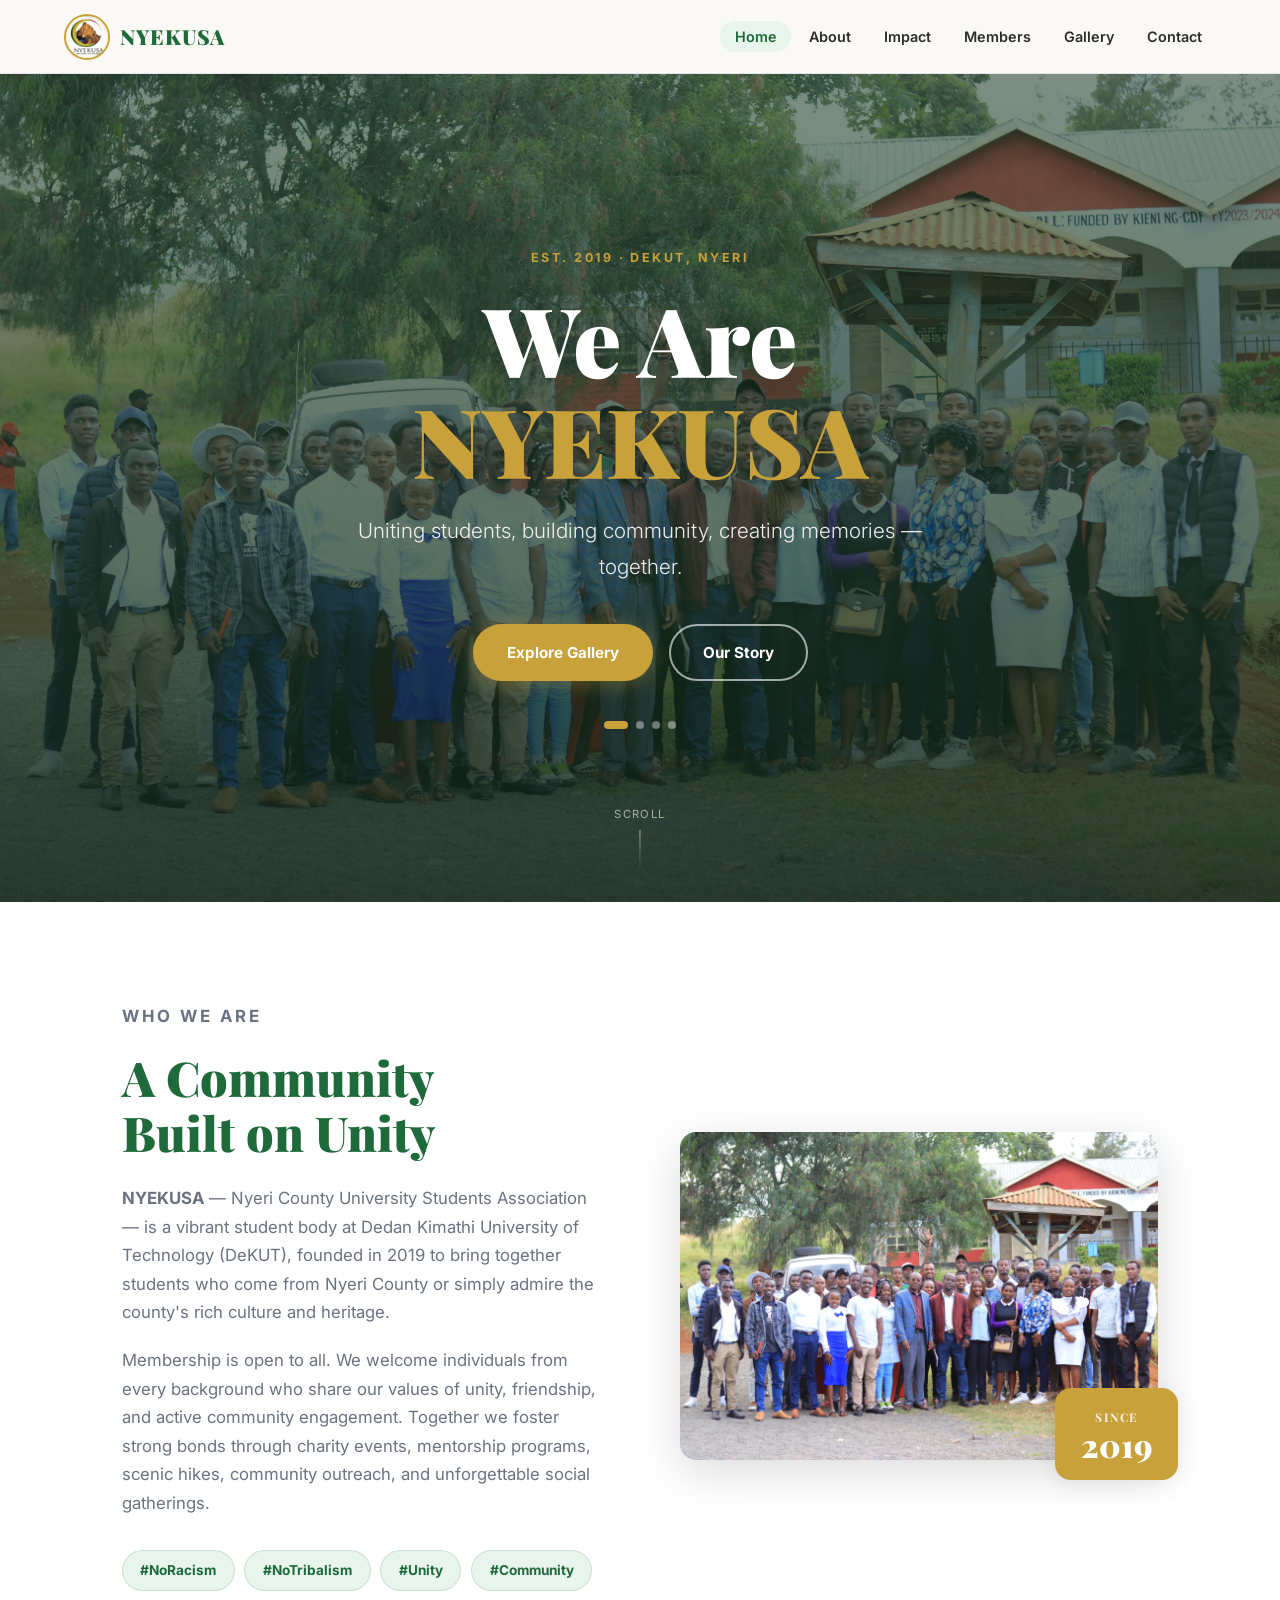
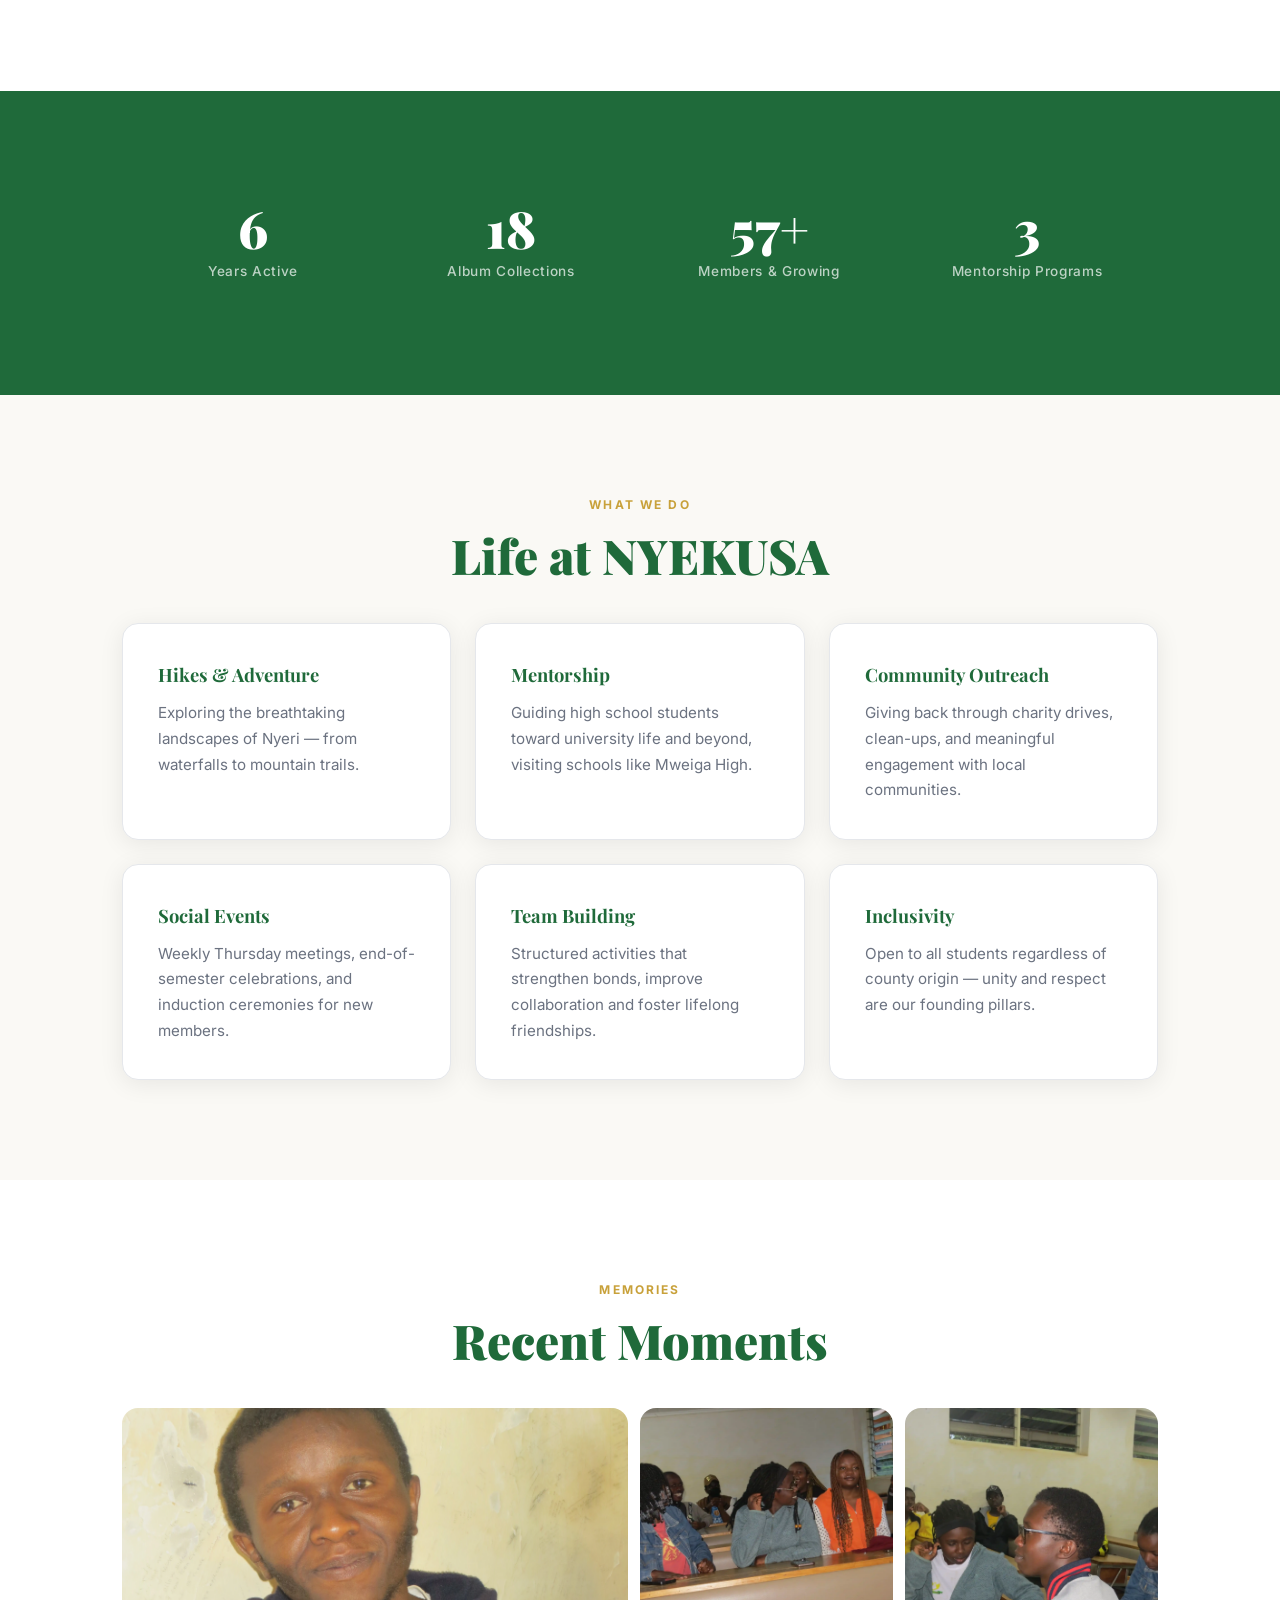
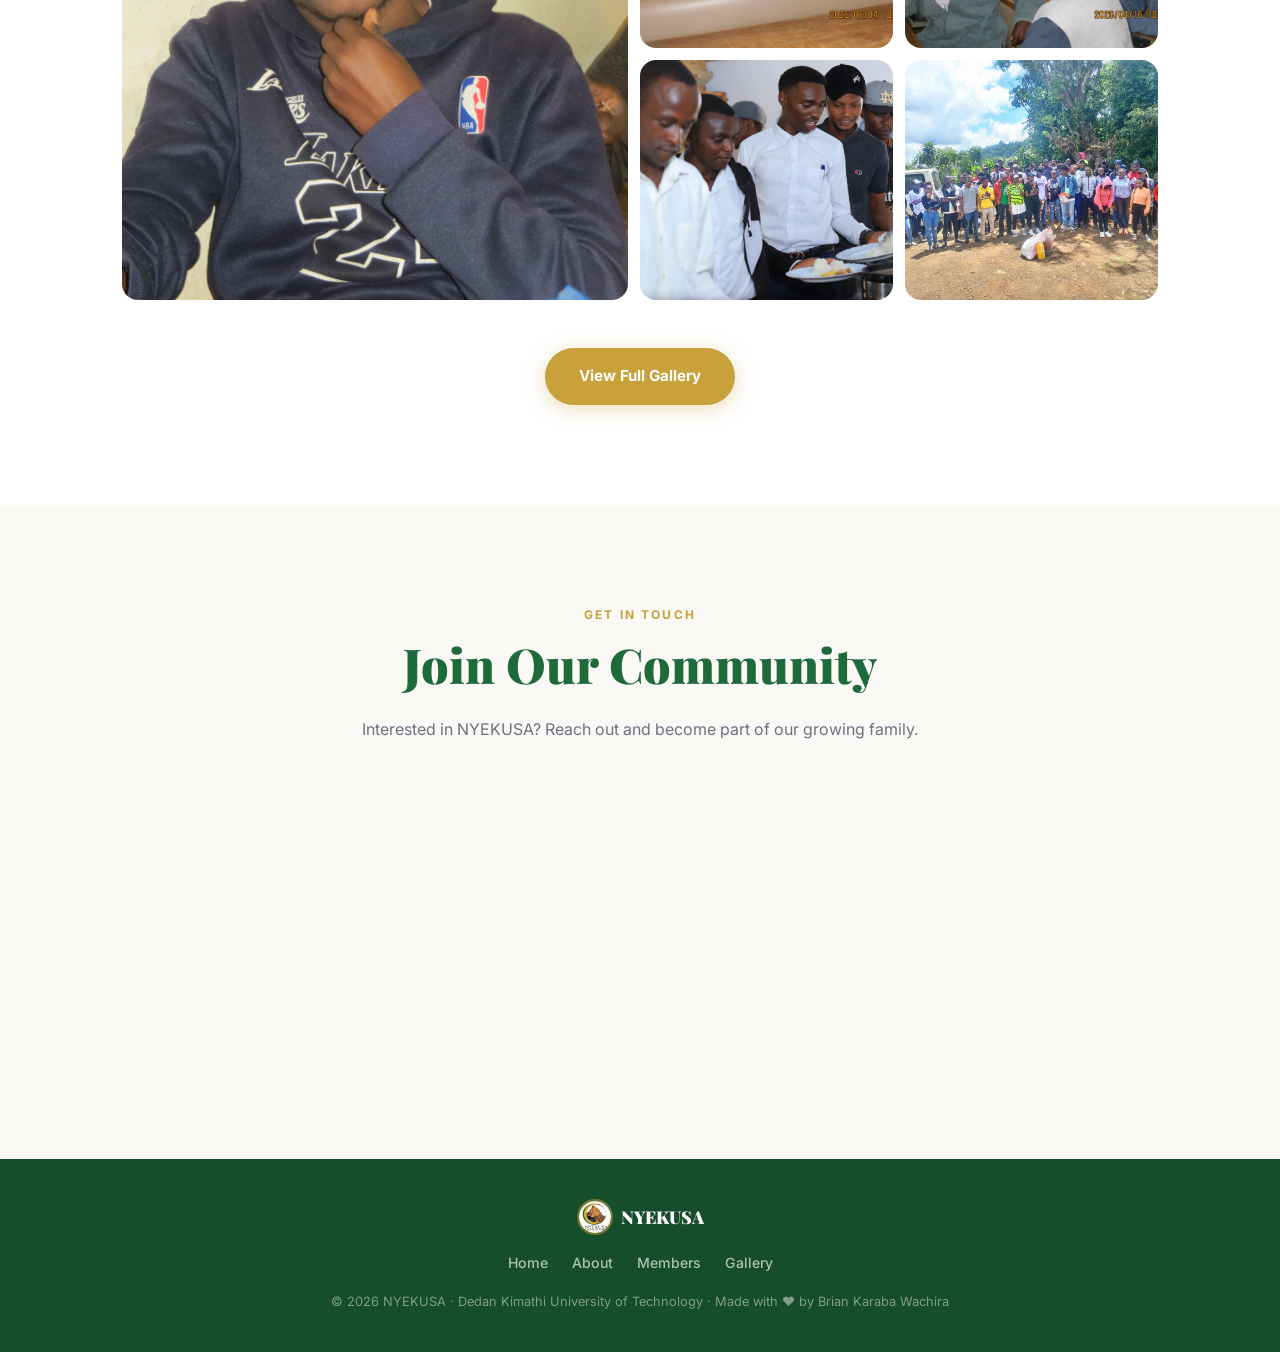
==== index.html @ 67cd34f4 "Update index.html" ====
<!DOCTYPE html>
<html lang="en">
<head>
  <meta charset="UTF-8">
  <meta name="viewport" content="width=device-width, initial-scale=1.0">
  <title>NYEKUSA</title>
  <meta name="description" content="NYEKUSA is a student association at Dedan Kimathi University of Technology uniting students from Nyeri County and beyond.">
  <link rel="preconnect" href="https://fonts.googleapis.com">
  <link rel="preconnect" href="https://fonts.gstatic.com" crossorigin>
  <link href="https://fonts.googleapis.com/css2?family=Playfair+Display:wght@700;900&family=Inter:wght@300;400;500;600;700&display=swap" rel="stylesheet">
  <link rel="stylesheet" href="css/style.css">
</head>
<body>

<!-- ======= NAVBAR ======= -->
<nav id="navbar">
  <div class="nav-inner">
    <a href="index.html" class="logo">
      <img src="images/logo.jpg" alt="NYEKUSA Logo">
      <span class="logo-text">NYEKUSA</span>
    </a>
    <ul class="nav-links" id="navLinks">
      <li><a href="index.html" class="active">Home</a></li>
      <li><a href="#about">About</a></li>
      <li><a href="#stats">Impact</a></li>
      <li><a href="members.html">Members</a></li>
      <li><a href="photos.html">Gallery</a></li>
      <li><a href="#contact">Contact</a></li>
    </ul>
    <button class="hamburger" id="hamburger" aria-label="Menu">
      <span></span><span></span><span></span>
    </button>
  </div>
</nav>

<!-- ======= HERO ======= -->
<section class="hero" id="home">
  <div class="hero-slides" id="heroSlides"></div>
  <div class="hero-overlay"></div>
  <div class="hero-content">
    <p class="hero-eyebrow">Est. 2019 · DeKUT, Nyeri</p>
    <h1 class="hero-title">We Are <span class="accent">NYEKUSA</span></h1>
    <p class="hero-sub">Uniting students, building community, creating memories — together.</p>
    <div class="hero-actions">
      <a href="photos.html" class="btn btn-primary">Explore Gallery</a>
      <a href="#about" class="btn btn-ghost">Our Story</a>
    </div>
    <div class="slide-dots" id="slideDots"></div>
  </div>
  <div class="scroll-hint">
    <span>Scroll</span>
    <div class="scroll-line"></div>
  </div>
</section>

<!-- ======= ABOUT ======= -->
<section class="about" id="about">
  <div class="container">
    <div class="about-grid">
      <div class="about-text" data-animate="fade-left">
        <p class="section-eyebrow">Who We Are</p>
        <h2 class="section-title">A Community <br>Built on Unity</h2>
        <p>
          <strong>NYEKUSA</strong> — Nyeri County University Students Association — is a vibrant student body at
          Dedan Kimathi University of Technology (DeKUT), founded in 2019 to bring together students
          who come from Nyeri County or simply admire the county's rich culture and heritage.
        </p>
        <p>
          Membership is open to all. We welcome individuals from every background who share our values of
          unity, friendship, and active community engagement. Together we foster strong bonds through
          charity events, mentorship programs, scenic hikes, community outreach, and unforgettable social gatherings.
        </p>
        <div class="hashtag-row">
          <span class="tag">#NoRacism</span>
          <span class="tag">#NoTribalism</span>
          <span class="tag">#Unity</span>
          <span class="tag">#Community</span>
        </div>
      </div>
      <div class="about-visual" data-animate="fade-right">
        <div class="visual-stack">
          <img src="images/banner/banner1.webp" alt="NYEKUSA community" class="vs-main">
          <div class="vs-badge">
            <strong>Since</strong>
            <span>2019</span>
          </div>
        </div>
      </div>
    </div>
  </div>
</section>

<!-- ======= STATS ======= -->
<section class="stats" id="stats">
  <div class="container">
    <div class="stats-grid">
      <div class="stat-card" data-animate="pop">
        <div class="stat-number" data-count="6">0</div>
        <div class="stat-label">Years Active</div>
      </div>
      <div class="stat-card" data-animate="pop">
        <div class="stat-number" data-count="18">0</div>
        <div class="stat-label">Album Collections</div>
      </div>
      <div class="stat-card" data-animate="pop">
        <div class="stat-number" data-count="100">0</div>
        <div class="stat-label">Members &amp; Growing</div>
      </div>
      <div class="stat-card" data-animate="pop">
        <div class="stat-number" data-count="3">0</div>
        <div class="stat-label">Mentorship Programs</div>
      </div>
    </div>
  </div>
</section>

<!-- ======= WHAT WE DO ======= -->
<section class="activities" id="activities">
  <div class="container">
    <p class="section-eyebrow center">What We Do</p>
    <h2 class="section-title center">Life at NYEKUSA</h2>
    <div class="activity-grid">
      <div class="activity-card" data-animate="pop">
        <h3>Hikes &amp; Adventure</h3>
        <p>Exploring the breathtaking landscapes of Nyeri — from waterfalls to mountain trails.</p>
      </div>
      <div class="activity-card" data-animate="pop">
        <h3>Mentorship</h3>
        <p>Guiding high school students toward university life and beyond, visiting schools like Mweiga High.</p>
      </div>
      <div class="activity-card" data-animate="pop">
        <h3>Community Outreach</h3>
        <p>Giving back through charity drives, clean-ups, and meaningful engagement with local communities.</p>
      </div>
      <div class="activity-card" data-animate="pop">
        <h3>Social Events</h3>
        <p>Weekly Thursday meetings, end-of-semester celebrations, and induction ceremonies for new members.</p>
      </div>
      <div class="activity-card" data-animate="pop">
        <h3>Team Building</h3>
        <p>Structured activities that strengthen bonds, improve collaboration and foster lifelong friendships.</p>
      </div>
      <div class="activity-card" data-animate="pop">
        <h3>Inclusivity</h3>
        <p>Open to all students regardless of county origin — unity and respect are our founding pillars.</p>
      </div>
    </div>
  </div>
</section>

<!-- ======= GALLERY PREVIEW ======= -->
<section class="gallery-preview" id="gallery-preview">
  <div class="container">
    <p class="section-eyebrow center">Memories</p>
    <h2 class="section-title center">Recent Moments</h2>
    <div class="preview-grid">
      <a href="https://photos.app.goo.gl/VsAs9CnZv6CvSnUC9" target="_blank" class="preview-item large">
        <img src="images/albums/11062026.webp" alt="June 2026 Meeting">
        <div class="preview-overlay"><span>11 June 2026</span></div>
      </a>
      <a href="https://photos.app.goo.gl/DoMcuJpPkbGms1C98" target="_blank" class="preview-item">
        <img src="images/albums/04062026.webp" alt="June 4 Meeting">
        <div class="preview-overlay"><span>4 June 2026</span></div>
      </a>
      <a href="https://photos.app.goo.gl/XXqyjPhLHfZ2TqJ57" target="_blank" class="preview-item">
        <img src="images/albums/16042026.webp" alt="April 2026">
        <div class="preview-overlay"><span>16 April 2026</span></div>
      </a>
      <a href="https://photos.app.goo.gl/TPRxo6TT5R13dYjW9" target="_blank" class="preview-item">
        <img src="images/albums/16032025.webp" alt="Mentorship">
        <div class="preview-overlay"><span>Mentorship @ Mweiga</span></div>
      </a>
      <a href="https://photos.app.goo.gl/r5N6bxN8SDvxEx297" target="_blank" class="preview-item">
        <img src="images/albums/02112024.webp" alt="Hike">
        <div class="preview-overlay"><span>Zaina Falls Hike</span></div>
      </a>
    </div>
    <div class="center" style="margin-top:3rem">
      <a href="photos.html" class="btn btn-primary">View Full Gallery</a>
    </div>
  </div>
</section>

<!-- ======= CONTACT ======= -->
<section class="contact" id="contact">
  <div class="container">
    <p class="section-eyebrow center">Get In Touch</p>
    <h2 class="section-title center">Join Our Community</h2>
    <p class="contact-sub center">Interested in NYEKUSA? Reach out and become part of our growing family.</p>
    <div class="contact-cards">
      <div class="contact-card" data-animate="pop">
        <h4>Location</h4>
        <p>Dedan Kimathi University of Technology Main Campus, Nyeri, Kenya.NYERI-Home of Champions</p>
      </div>
      <div class="contact-card" data-animate="pop">
        <h4>Who Can Join?</h4>
        <p>Any DeKUT student — from Nyeri County or anywhere else. All are welcome.</p>
        <a href="https://chat.whatsapp.com/Bmpbg8lK9HJG0gMKKT7WOq" target="_blank" rel="noopener" class="btn-whatsapp">
  <svg xmlns="http://www.w3.org/2000/svg" viewBox="0 0 24 24" fill="currentColor" aria-hidden="true">
    <path d="M17.472 14.382c-.297-.149-1.758-.867-2.03-.967-.273-.099-.471-.148-.67.15-.197.297-.767.966-.94 1.164-.173.199-.347.223-.644.075-.297-.15-1.255-.463-2.39-1.475-.883-.788-1.48-1.761-1.653-2.059-.173-.297-.018-.458.13-.606.134-.133.298-.347.446-.52.149-.174.198-.298.298-.497.099-.198.05-.371-.025-.52-.075-.149-.669-1.612-.916-2.207-.242-.579-.487-.5-.669-.51-.173-.008-.371-.01-.57-.01-.198 0-.52.074-.792.372-.272.297-1.04 1.016-1.04 2.479 0 1.462 1.065 2.875 1.213 3.074.149.198 2.096 3.2 5.077 4.487.709.306 1.262.489 1.694.625.712.227 1.36.195 1.871.118.571-.085 1.758-.719 2.006-1.413.248-.694.248-1.289.173-1.413-.074-.124-.272-.198-.57-.347z"/>
    <path d="M12 0C5.373 0 0 5.373 0 12c0 2.127.558 4.126 1.533 5.862L.057 23.55a.75.75 0 00.916.916l5.688-1.476A11.953 11.953 0 0012 24c6.627 0 12-5.373 12-12S18.627 0 12 0zm0 21.75a9.718 9.718 0 01-4.953-1.355l-.355-.211-3.676.954.974-3.564-.232-.368A9.718 9.718 0 012.25 12C2.25 6.615 6.615 2.25 12 2.25S21.75 6.615 21.75 12 17.385 21.75 12 21.75z"/>
  </svg>
  Join Our WhatsApp Group
</a>
      </div>
      <div class="contact-card" data-animate="pop">
        <h4>Meetings</h4>
        <p>Every Thursday at SOB room 5 from 5:00 pm t0 7:00 pm during the semester. Check our gallery for what you're missing!.Good Vibes Only!</p>
      </div>
    </div>
  </div>
</section>

<!-- ======= FOOTER ======= -->
<footer>
  <div class="footer-inner">
    <div class="footer-brand">
      <img src="images/logo.jpg" alt="NYEKUSA Logo">
      <span>NYEKUSA</span>
    </div>
    <nav class="footer-links">
      <a href="index.html">Home</a>
      <a href="#about">About</a>
      <a href="members.html">Members</a>
      <a href="photos.html">Gallery</a>
    </nav>
    <p class="footer-copy">&copy; <span id="year"></span> NYEKUSA · Dedan Kimathi University of Technology · Made with ❤️ by Brian Karaba Wachira</p>
  </div>
</footer>

<script src="js/script.js"></script>
</body>
</html>
---- css/style.css ----
/* ============================================
   NYEKUSA — Upgraded Stylesheet
   Palette: Forest Green #1F6A3A | Gold #C8A13A
   Display: Playfair Display | Body: Inter
============================================ */

/* ===== RESET & ROOT ===== */
*, *::before, *::after { margin: 0; padding: 0; box-sizing: border-box; }

:root {
  --green:   #1F6A3A;
  --green-d: #164d2a;
  --green-l: #e8f5ed;
  --gold:    #C8A13A;
  --gold-l:  #f5edcc;
  --cream:   #faf9f5;
  --white:   #ffffff;
  --text:    #2c2c2c;
  --muted:   #6b7280;
  --border:  #e5e7eb;
  --shadow:  0 4px 24px rgba(0,0,0,0.08);
  --shadow-lg: 0 12px 48px rgba(0,0,0,0.14);
  --radius:  16px;
  --radius-sm: 8px;
  --transition: 0.35s cubic-bezier(0.4, 0, 0.2, 1);
}

html { scroll-behavior: smooth; }

body {
  font-family: 'Inter', Arial, sans-serif;
  background: var(--cream);
  color: var(--text);
  line-height: 1.7;
  overflow-x: hidden;
}

img { display: block; max-width: 100%; }

/* ===== TYPOGRAPHY ===== */
.section-eyebrow {
  font-family: 'Inter', sans-serif;
  font-size: 0.75rem;
  font-weight: 700;
  letter-spacing: 0.18em;
  text-transform: uppercase;
  color: var(--gold);
  margin-bottom: 0.75rem;
}

.section-title {
  font-family: 'Playfair Display', Georgia, serif;
  font-size: clamp(2rem, 4vw, 3rem);
  font-weight: 900;
  color: var(--green);
  line-height: 1.15;
  margin-bottom: 1.5rem;
}

.center { text-align: center; }

/* ===== UTILITY ===== */
.container {
  max-width: 1200px;
  margin: 0 auto;
  padding: 0 5%;
}

/* ===== BUTTONS ===== */
.btn {
  display: inline-block;
  padding: 0.85rem 2rem;
  border-radius: 50px;
  font-weight: 700;
  font-size: 0.95rem;
  text-decoration: none;
  cursor: pointer;
  transition: var(--transition);
  border: 2px solid transparent;
}
.btn-primary {
  background: var(--gold);
  color: var(--white);
  box-shadow: 0 4px 20px rgba(200,161,58,0.35);
}
.btn-primary:hover {
  background: #b08a2a;
  transform: translateY(-3px);
  box-shadow: 0 8px 28px rgba(200,161,58,0.45);
}
.btn-ghost {
  background: transparent;
  border-color: rgba(255,255,255,0.6);
  color: var(--white);
}
.btn-ghost:hover {
  background: rgba(255,255,255,0.15);
  transform: translateY(-3px);
}

/* ===== NAVBAR ===== */
#navbar {
  position: sticky;
  top: 0;
  z-index: 1000;
  background: rgba(250, 249, 245, 0.95);
  backdrop-filter: blur(16px);
  -webkit-backdrop-filter: blur(16px);
  border-bottom: 1px solid var(--border);
  transition: var(--transition);
}
#navbar.scrolled {
  box-shadow: 0 2px 20px rgba(0,0,0,0.08);
}
.nav-inner {
  max-width: 1280px;
  margin: 0 auto;
  padding: 0.85rem 5%;
  display: flex;
  align-items: center;
  justify-content: space-between;
  gap: 1.5rem;
}
.logo {
  display: flex;
  align-items: center;
  gap: 0.65rem;
  text-decoration: none;
}
.logo img {
  height: 46px;
  width: 46px;
  object-fit: cover;
  border-radius: 50%;
  border: 2px solid var(--gold);
}
.logo-text {
  font-family: 'Playfair Display', serif;
  font-size: 1.3rem;
  font-weight: 900;
  color: var(--green);
  letter-spacing: 0.04em;
}
.nav-links {
  display: flex;
  list-style: none;
  gap: 0.25rem;
  align-items: center;
}
.nav-links a {
  text-decoration: none;
  color: var(--text);
  font-weight: 600;
  font-size: 0.9rem;
  padding: 0.45rem 0.9rem;
  border-radius: 50px;
  transition: var(--transition);
}
.nav-links a:hover,
.nav-links a.active {
  color: var(--green);
  background: var(--green-l);
}
.hamburger {
  display: none;
  flex-direction: column;
  gap: 5px;
  cursor: pointer;
  background: none;
  border: none;
  padding: 4px;
}
.hamburger span {
  display: block;
  width: 24px;
  height: 2px;
  background: var(--green);
  border-radius: 2px;
  transition: var(--transition);
}
.hamburger.open span:nth-child(1) { transform: translateY(7px) rotate(45deg); }
.hamburger.open span:nth-child(2) { opacity: 0; }
.hamburger.open span:nth-child(3) { transform: translateY(-7px) rotate(-45deg); }

/* ===== HERO ===== */
.hero {
  position: relative;
  min-height: 92vh;
  display: flex;
  align-items: center;
  justify-content: center;
  text-align: center;
  overflow: hidden;
}
.hero-slides {
  position: absolute;
  inset: 0;
  z-index: 0;
}
.hero-slide {
  position: absolute;
  inset: 0;
  background-size: cover;
  background-position: center;
  opacity: 0;
  transition: opacity 1.4s ease;
}
.hero-slide.active { opacity: 1; }
.hero-overlay {
  position: absolute;
  inset: 0;
  background: linear-gradient(
    to bottom,
    rgba(20,50,30,0.55) 0%,
    rgba(20,50,30,0.7) 60%,
    rgba(10,30,18,0.85) 100%
  );
  z-index: 1;
}
.hero-content {
  position: relative;
  z-index: 2;
  color: var(--white);
  padding: 2rem 5%;
  max-width: 800px;
}
.hero-eyebrow {
  font-size: 0.78rem;
  letter-spacing: 0.2em;
  text-transform: uppercase;
  color: var(--gold);
  font-weight: 700;
  margin-bottom: 1.2rem;
}
.hero-title {
  font-family: 'Playfair Display', serif;
  font-size: clamp(3rem, 8vw, 6rem);
  font-weight: 900;
  line-height: 1.05;
  margin-bottom: 1.5rem;
  text-shadow: 0 4px 30px rgba(0,0,0,0.3);
}
.hero-title .accent { color: var(--gold); }
.hero-sub {
  font-size: clamp(1rem, 2vw, 1.3rem);
  font-weight: 300;
  max-width: 600px;
  margin: 0 auto 2.5rem;
  opacity: 0.9;
}
.hero-actions { display: flex; gap: 1rem; justify-content: center; flex-wrap: wrap; }

/* Slide dots */
.slide-dots {
  display: flex;
  gap: 8px;
  justify-content: center;
  margin-top: 2.5rem;
}
.slide-dots .dot {
  width: 8px; height: 8px;
  border-radius: 50%;
  background: rgba(255,255,255,0.4);
  cursor: pointer;
  transition: var(--transition);
  border: none;
}
.slide-dots .dot.active {
  background: var(--gold);
  width: 24px;
  border-radius: 4px;
}

/* Scroll hint */
.scroll-hint {
  position: absolute;
  bottom: 2rem;
  left: 50%;
  transform: translateX(-50%);
  z-index: 2;
  display: flex;
  flex-direction: column;
  align-items: center;
  gap: 6px;
  color: rgba(255,255,255,0.6);
  font-size: 0.7rem;
  letter-spacing: 0.12em;
  text-transform: uppercase;
}
.scroll-line {
  width: 1px;
  height: 40px;
  background: linear-gradient(to bottom, rgba(255,255,255,0.6), transparent);
  animation: scrollAnim 1.5s ease-in-out infinite;
}
@keyframes scrollAnim {
  0%, 100% { opacity: 0.6; transform: scaleY(1); }
  50%       { opacity: 1;   transform: scaleY(0.7); }
}

/* ===== ABOUT ===== */
.about {
  padding: 100px 5%;
  background: var(--white);
}
.about-grid {
  display: grid;
  grid-template-columns: 1fr 1fr;
  gap: 80px;
  align-items: center;
  max-width: 1200px;
  margin: 0 auto;
}
.about-text p {
  color: var(--muted);
  margin-bottom: 1.2rem;
  font-size: 1.05rem;
}
.hashtag-row {
  display: flex;
  flex-wrap: wrap;
  gap: 0.6rem;
  margin-top: 2rem;
}
.tag {
  padding: 0.5rem 1.1rem;
  border-radius: 50px;
  font-weight: 700;
  font-size: 0.85rem;
  background: var(--green-l);
  color: var(--green);
  border: 1px solid rgba(31,106,58,0.15);
}

/* Visual stack */
.about-visual { position: relative; }
.visual-stack { position: relative; }
.vs-main {
  width: 100%;
  border-radius: var(--radius);
  box-shadow: var(--shadow-lg);
  object-fit: cover;
  height: 328px;
}
.vs-badge {
  position: absolute;
  bottom: -20px;
  right: -20px;
  background: var(--gold);
  color: var(--white);
  border-radius: var(--radius);
  padding: 1.2rem 1.6rem;
  text-align: center;
  box-shadow: var(--shadow);
  font-family: 'Playfair Display', serif;
}
.vs-badge strong { display: block; font-size: 0.75rem; letter-spacing: 0.1em; text-transform: uppercase; opacity: 0.85; }
.vs-badge span { display: block; font-size: 2rem; font-weight: 900; line-height: 1; margin-top: 2px; }

/* ===== STATS ===== */
.stats {
  background: var(--green);
  padding: 80px 5%;
}
.stats-grid {
  max-width: 1000px;
  margin: 0 auto;
  display: grid;
  grid-template-columns: repeat(4, 1fr);
  gap: 2rem;
  text-align: center;
}
.stat-card { padding: 2rem 1rem; }
.stat-icon { font-size: 2.2rem; margin-bottom: 0.75rem; }
.stat-number {
  font-family: 'Playfair Display', serif;
  font-size: clamp(2.5rem, 4vw, 3.5rem);
  font-weight: 900;
  color: var(--white);
  line-height: 1;
}
.stat-label {
  font-size: 0.85rem;
  font-weight: 500;
  letter-spacing: 0.05em;
  color: rgba(255,255,255,0.7);
  margin-top: 0.4rem;
}

/* ===== ACTIVITIES ===== */
.activities {
  padding: 100px 5%;
  background: var(--cream);
}
.activity-grid {
  max-width: 1200px;
  margin: 2.5rem auto 0;
  display: grid;
  grid-template-columns: repeat(3, 1fr);
  gap: 1.5rem;
}
.activity-card {
  background: var(--white);
  border-radius: var(--radius);
  padding: 2.2rem;
  box-shadow: var(--shadow);
  transition: var(--transition);
  border: 1px solid var(--border);
}
.activity-card:hover {
  transform: translateY(-6px);
  box-shadow: var(--shadow-lg);
  border-color: var(--green);
}
.ac-icon { font-size: 2.4rem; margin-bottom: 1rem; }
.activity-card h3 {
  font-family: 'Playfair Display', serif;
  color: var(--green);
  font-size: 1.15rem;
  margin-bottom: 0.6rem;
}
.activity-card p { color: var(--muted); font-size: 0.95rem; }

/* ===== GALLERY PREVIEW (index) ===== */
.gallery-preview {
  padding: 100px 5%;
  background: var(--white);
}
.preview-grid {
  max-width: 1200px;
  margin: 2.5rem auto 0;
  display: grid;
  grid-template-columns: 2fr 1fr 1fr;
  grid-template-rows: 240px 240px;
  gap: 12px;
}
.preview-item {
  position: relative;
  overflow: hidden;
  border-radius: var(--radius);
  display: block;
}
.preview-item.large { grid-row: 1 / 3; }
.preview-item img {
  width: 100%;
  height: 100%;
  object-fit: cover;
  transition: transform 0.5s ease;
}
.preview-item:hover img { transform: scale(1.07); }
.preview-overlay {
  position: absolute;
  inset: 0;
  background: linear-gradient(to top, rgba(20,50,30,0.75) 0%, transparent 60%);
  display: flex;
  align-items: flex-end;
  padding: 1.2rem;
  opacity: 0;
  transition: var(--transition);
}
.preview-item:hover .preview-overlay { opacity: 1; }
.preview-overlay span { color: var(--white); font-weight: 700; font-size: 0.9rem; }

/* ===== CONTACT ===== */
.contact {
  padding: 100px 5%;
  background: var(--cream);
}
.contact-sub {
  max-width: 560px;
  margin: 0 auto 3rem;
  color: var(--muted);
}
.contact-cards {
  max-width: 1000px;
  margin: 0 auto;
  display: grid;
  grid-template-columns: repeat(3, 1fr);
  gap: 1.5rem;
}
.contact-card {
  background: var(--white);
  border-radius: var(--radius);
  padding: 2rem;
  box-shadow: var(--shadow);
  text-align: center;
  border: 1px solid var(--border);
  transition: var(--transition);
}
.contact-card:hover { border-color: var(--green); transform: translateY(-4px); }
.cc-icon { font-size: 2rem; margin-bottom: 0.75rem; }
.contact-card h4 { color: var(--green); font-size: 1rem; font-weight: 700; margin-bottom: 0.5rem; }
.contact-card p { color: var(--muted); font-size: 0.92rem; }

/* ===== FOOTER ===== */
footer {
  background: var(--green-d);
  color: rgba(255,255,255,0.8);
  padding: 2.5rem 5%;
}
.footer-inner {
  max-width: 1200px;
  margin: 0 auto;
  display: flex;
  flex-direction: column;
  align-items: center;
  gap: 1rem;
  text-align: center;
}
.footer-brand { display: flex; align-items: center; gap: 0.5rem; }
.footer-brand img {
  height: 36px; width: 36px;
  border-radius: 50%; object-fit: cover;
  border: 2px solid rgba(200,161,58,0.5);
}
.footer-brand span {
  font-family: 'Playfair Display', serif;
  color: var(--white);
  font-size: 1.1rem;
  font-weight: 900;
}
.footer-links { display: flex; gap: 1.5rem; flex-wrap: wrap; justify-content: center; }
.footer-links a {
  color: rgba(255,255,255,0.65);
  text-decoration: none;
  font-size: 0.88rem;
  font-weight: 500;
  transition: color 0.25s;
}
.footer-links a:hover { color: var(--gold); }
.footer-copy { font-size: 0.8rem; color: rgba(255,255,255,0.45); }

/* ===== PAGE HERO ===== */
.page-hero {
  position: relative;
  min-height: 42vh;
  background-image: url('../images/banner/banner2.webp');
  background-size: cover;
  background-position: center;
  display: flex;
  align-items: center;
  justify-content: center;
  text-align: center;
}
.page-hero-overlay {
  position: absolute; inset: 0;
  background: linear-gradient(to bottom, rgba(20,50,30,0.6), rgba(10,30,18,0.82));
}
.page-hero-content { position: relative; z-index: 2; color: var(--white); padding: 2rem 5%; }
.page-hero-content h1 {
  font-family: 'Playfair Display', serif;
  font-size: clamp(2.5rem, 6vw, 4.5rem);
  font-weight: 900; line-height: 1.1;
  margin: 0.6rem 0 1rem;
}
.page-hero-content p { font-size: 1.1rem; opacity: 0.85; }

/* ===== MEMBERS PAGE ===== */
.members-section { padding: 80px 5%; background: var(--white); }
.members-section.alt-bg { background: var(--cream); }

.tab-bar {
  display: flex; gap: 0.5rem; justify-content: center;
  flex-wrap: wrap; margin: 2rem 0 3rem;
}
.tab-btn {
  background: transparent;
  border: 2px solid var(--border);
  color: var(--muted);
  font-family: 'Inter', sans-serif;
  font-weight: 700; font-size: 0.9rem;
  padding: 0.6rem 1.5rem; border-radius: 50px;
  cursor: pointer; transition: var(--transition);
}
.tab-btn:hover { border-color: var(--green); color: var(--green); }
.tab-btn.active { background: var(--green); border-color: var(--green); color: var(--white); }

.executive-group {
  display: none;
  grid-template-columns: repeat(auto-fill, minmax(260px, 1fr));
  gap: 2rem; max-width: 900px; margin: 0 auto;
}
.executive-group.active-group { display: grid; }

.executive-card {
  background: var(--white); border-radius: var(--radius);
  overflow: hidden; box-shadow: var(--shadow);
  border: 1px solid var(--border); transition: var(--transition); text-align: center;
}
.executive-card:hover { transform: translateY(-8px); box-shadow: var(--shadow-lg); }
.exec-img-wrap { position: relative; overflow: hidden; height: 280px; background: var(--green-l); }
.exec-img-wrap img { width: 100%; height: 100%; object-fit: cover; transition: transform 0.45s ease; }
.executive-card:hover .exec-img-wrap img { transform: scale(1.06); }
.exec-info { padding: 1.4rem; }
.exec-info h3 { color: var(--green); font-family: 'Playfair Display', serif; font-size: 1.1rem; margin-bottom: 0.3rem; }
.position { color: var(--gold); font-weight: 700; font-size: 0.85rem; letter-spacing: 0.05em; text-transform: uppercase; margin-bottom: 0.6rem; }
.quote { color: var(--muted); font-style: italic; font-size: 0.9rem; }

.member-group {
  display: none;
  grid-template-columns: repeat(auto-fill, minmax(220px, 1fr));
  gap: 1.5rem; max-width: 1100px; margin: 0 auto;
}
.member-group.active-group { display: grid; }

.member-card {
  background: var(--white); border-radius: var(--radius);
  overflow: hidden; box-shadow: var(--shadow);
  border: 1px solid var(--border); text-align: center;
  transition: var(--transition); padding-bottom: 1.2rem;
}
.member-card:hover { transform: translateY(-6px); box-shadow: var(--shadow-lg); }
.member-img-wrap { height: 160px; overflow: hidden; background: var(--green-l); }
.member-img-wrap img { width: 100%; height: 100%; object-fit: cover; transition: transform 0.4s ease; }
.member-card:hover .member-img-wrap img { transform: scale(1.08); }
.member-card h3 { color: var(--green); font-family: 'Playfair Display', serif; font-size: 1rem; margin: 1rem 0.75rem 0.25rem; }
.course { color: var(--muted); font-size: 0.85rem; padding: 0 0.75rem; }
.member-card .quote { font-size: 0.85rem; padding: 0.5rem 0.75rem 0; }

.empty-state { text-align: center; color: var(--muted); font-style: italic; padding: 2rem; grid-column: 1 / -1; }

/* ===== GALLERY PAGE ===== */
.gallery-section { padding: 70px 5% 100px; background: var(--cream); }

.filter-bar { display: flex; gap: 0.5rem; flex-wrap: wrap; justify-content: center; margin-bottom: 1rem; }
.filter-btn {
  background: transparent; border: 2px solid var(--border);
  color: var(--muted); font-family: 'Inter', sans-serif;
  font-weight: 600; font-size: 0.85rem;
  padding: 0.5rem 1.3rem; border-radius: 50px;
  cursor: pointer; transition: var(--transition);
}
.filter-btn:hover { border-color: var(--green); color: var(--green); }
.filter-btn.active { background: var(--green); border-color: var(--green); color: var(--white); }

.album-count { text-align: center; color: var(--muted); font-size: 0.85rem; margin-bottom: 2rem; }

.album-grid {
  display: grid;
  grid-template-columns: repeat(auto-fill, minmax(260px, 1fr));
  gap: 1.5rem;
}
.album-card {
  display: block; text-decoration: none; color: inherit;
  background: var(--white); border-radius: var(--radius);
  overflow: hidden; box-shadow: var(--shadow);
  border: 1px solid var(--border); transition: var(--transition);
}
.album-card:hover { transform: translateY(-8px); box-shadow: var(--shadow-lg); }
.album-card.hidden { display: none; }

.album-img-wrap { position: relative; overflow: hidden; height: 200px; background: var(--green-l); }
.album-img-wrap img { width: 100%; height: 100%; object-fit: cover; transition: transform 0.45s ease; }
.album-card:hover .album-img-wrap img { transform: scale(1.08); }
.album-hover {
  position: absolute; inset: 0;
  background: rgba(31,106,58,0.75);
  display: flex; align-items: center; justify-content: center;
  opacity: 0; transition: var(--transition);
}
.album-card:hover .album-hover { opacity: 1; }
.album-hover span { color: var(--white); font-weight: 700; font-size: 0.95rem; letter-spacing: 0.05em; }

.album-info { padding: 1rem 1.1rem 1.2rem; }
.album-tag {
  display: inline-block; font-size: 0.7rem; font-weight: 700;
  letter-spacing: 0.1em; text-transform: uppercase;
  color: var(--green); background: var(--green-l);
  padding: 0.2rem 0.6rem; border-radius: 4px; margin-bottom: 0.5rem;
}
.album-tag.hike { color: #7B4F00; background: #FFF3E0; }
.album-tag.mentorship { color: #1a3f7a; background: #e8eef8; }

.album-info h3 { font-family: 'Playfair Display', serif; color: var(--green); font-size: 1rem; margin-bottom: 0.25rem; }
.album-info p { color: var(--muted); font-size: 0.85rem; }

.no-results { text-align: center; color: var(--muted); font-style: italic; padding: 3rem; font-size: 1rem; }

/* ===== SCROLL ANIMATION ===== */
[data-animate] {
  opacity: 0;
  transform: translateY(30px);
  transition: opacity 0.65s ease, transform 0.65s ease;
}
[data-animate="fade-left"] { transform: translateX(-40px); }
[data-animate="fade-right"] { transform: translateX(40px); }
[data-animate="pop"] { transform: scale(0.92); }
[data-animate].visible { opacity: 1; transform: none; }

/* ===== RESPONSIVE ===== */
@media (max-width: 1024px) {
  .about-grid { grid-template-columns: 1fr; gap: 3rem; }
  .about-visual { order: -1; }
  .vs-main { height: 320px; }
  .vs-badge { right: 10px; bottom: -15px; }
  .stats-grid { grid-template-columns: repeat(2, 1fr); }
  .activity-grid { grid-template-columns: repeat(2, 1fr); }
  .contact-cards { grid-template-columns: 1fr; max-width: 500px; margin: 0 auto; }
  .preview-grid {
    grid-template-columns: 1fr 1fr;
    grid-template-rows: 200px 200px 200px;
  }
  .preview-item.large { grid-row: auto; }
}

@media (max-width: 768px) {
  .hamburger { display: flex; }
  .nav-links {
    display: none; flex-direction: column;
    position: absolute; top: 100%; left: 0; right: 0;
    background: var(--white); border-top: 1px solid var(--border);
    padding: 1rem 5%; box-shadow: 0 8px 24px rgba(0,0,0,0.1);
    gap: 0.25rem;
  }
  .nav-links.open { display: flex; }
  .nav-links a { padding: 0.75rem 1rem; border-radius: var(--radius-sm); }
  #navbar { position: relative; }
  .hero-title { font-size: clamp(2.5rem, 10vw, 4rem); }
  .hero-actions { flex-direction: column; align-items: center; }
  .stats-grid { grid-template-columns: repeat(2, 1fr); }
  .activity-grid { grid-template-columns: 1fr; }
  .preview-grid { grid-template-columns: 1fr; grid-template-rows: auto; }
  .preview-item.large, .preview-item { height: 200px; }
  .album-grid { grid-template-columns: repeat(2, 1fr); }
}

@media (max-width: 500px) {
  .stats-grid { grid-template-columns: repeat(2, 1fr); gap: 1rem; }
  .album-grid { grid-template-columns: 1fr; }
  .album-img-wrap { height: 220px; }
  .contact-cards { grid-template-columns: 1fr; }
}
/* ===== WHATSAPP BUTTON ===== */
.btn-whatsapp {
  display: inline-flex;
  align-items: center;
  gap: 0.55rem;
  margin-top: 1.2rem;
  padding: 0.75rem 1.4rem;
  border-radius: 50px;
  background: linear-gradient(135deg, #25D366 0%, #128C7E 100%);
  color: #fff;
  font-family: 'Inter', sans-serif;
  font-weight: 700;
  font-size: 0.88rem;
  letter-spacing: 0.02em;
  text-decoration: none;
  box-shadow: 0 4px 18px rgba(37,211,102,0.38);
  transition: transform 0.25s ease, box-shadow 0.25s ease;
  position: relative;
  overflow: hidden;
}
.btn-whatsapp::before {
  content: '';
  position: absolute;
  inset: 0;
  background: rgba(255,255,255,0.12);
  opacity: 0;
  transition: opacity 0.25s ease;
}
.btn-whatsapp:hover::before { opacity: 1; }
.btn-whatsapp:hover {
  transform: translateY(-3px) scale(1.03);
  box-shadow: 0 8px 28px rgba(37,211,102,0.5);
}
.btn-whatsapp:active { transform: translateY(-1px) scale(1.01); }
.btn-whatsapp svg {
  width: 18px;
  height: 18px;
  flex-shrink: 0;
  filter: drop-shadow(0 1px 2px rgba(0,0,0,0.15));
}
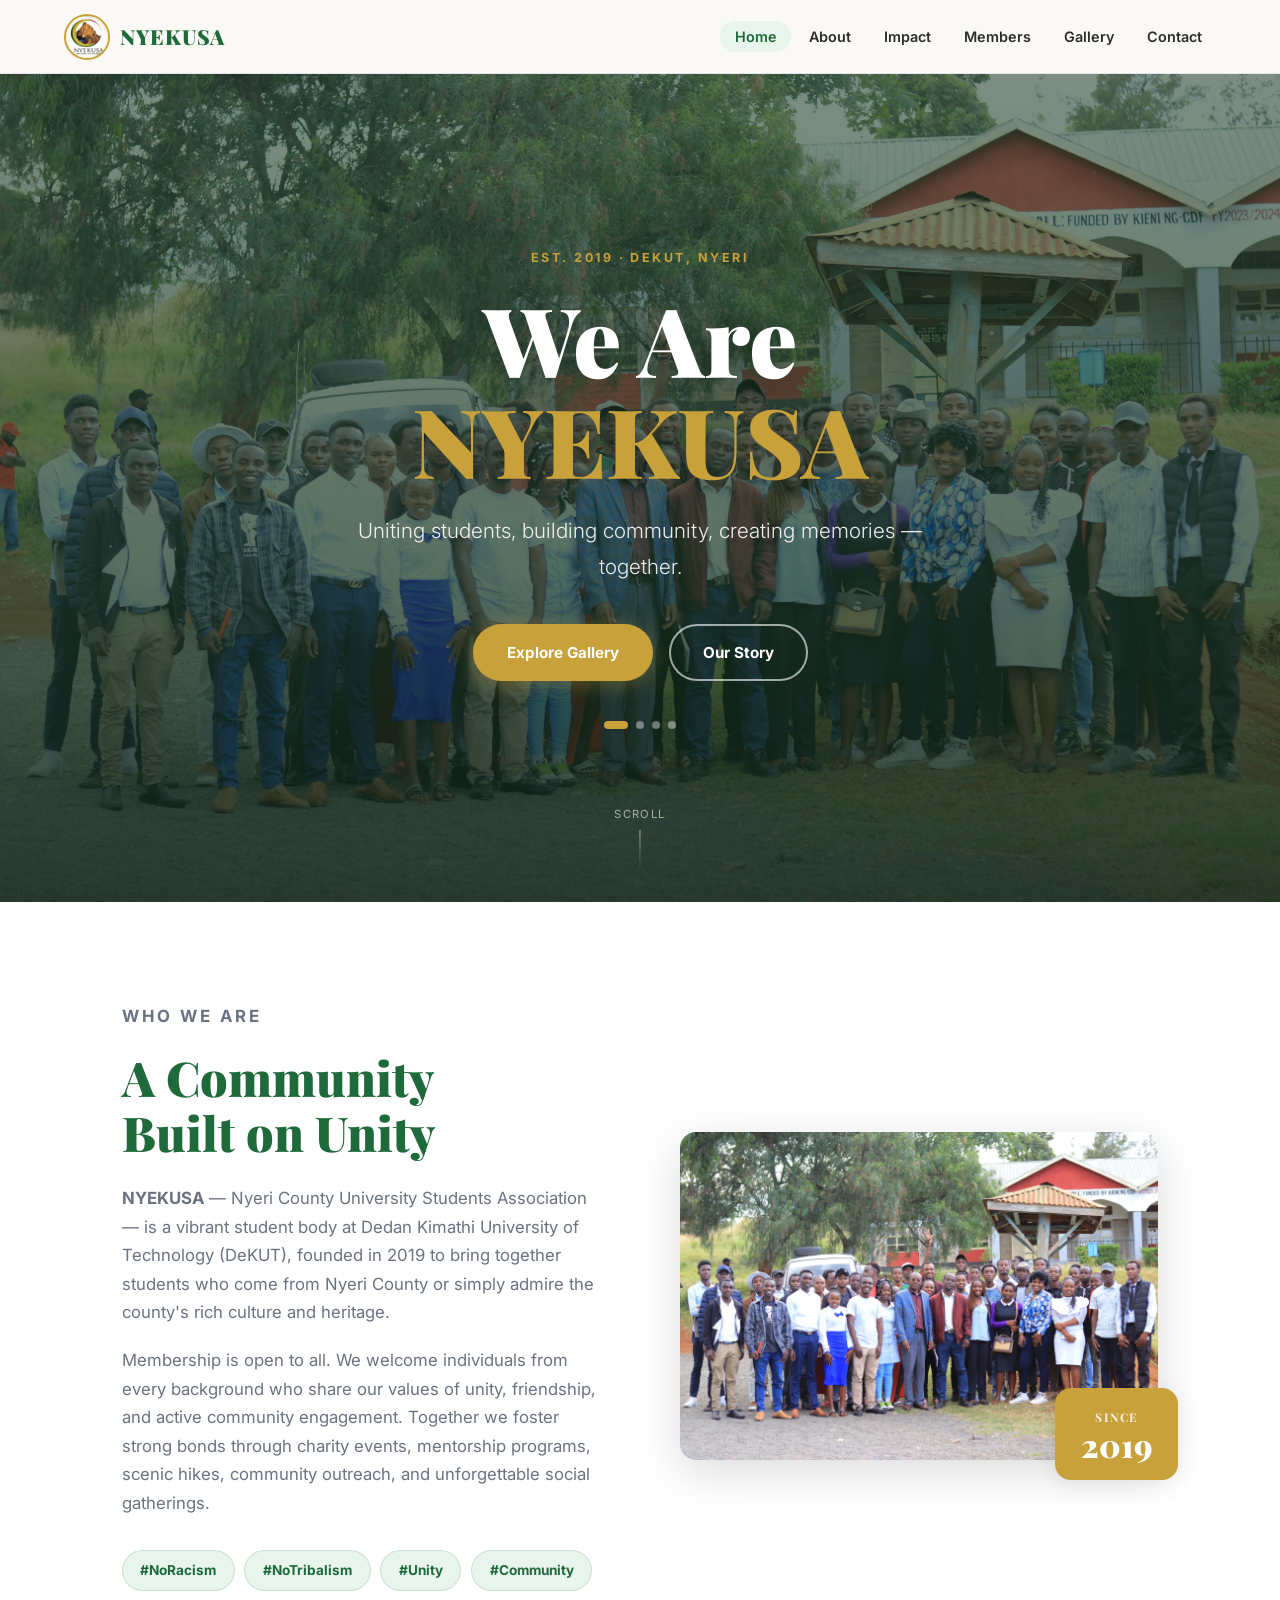
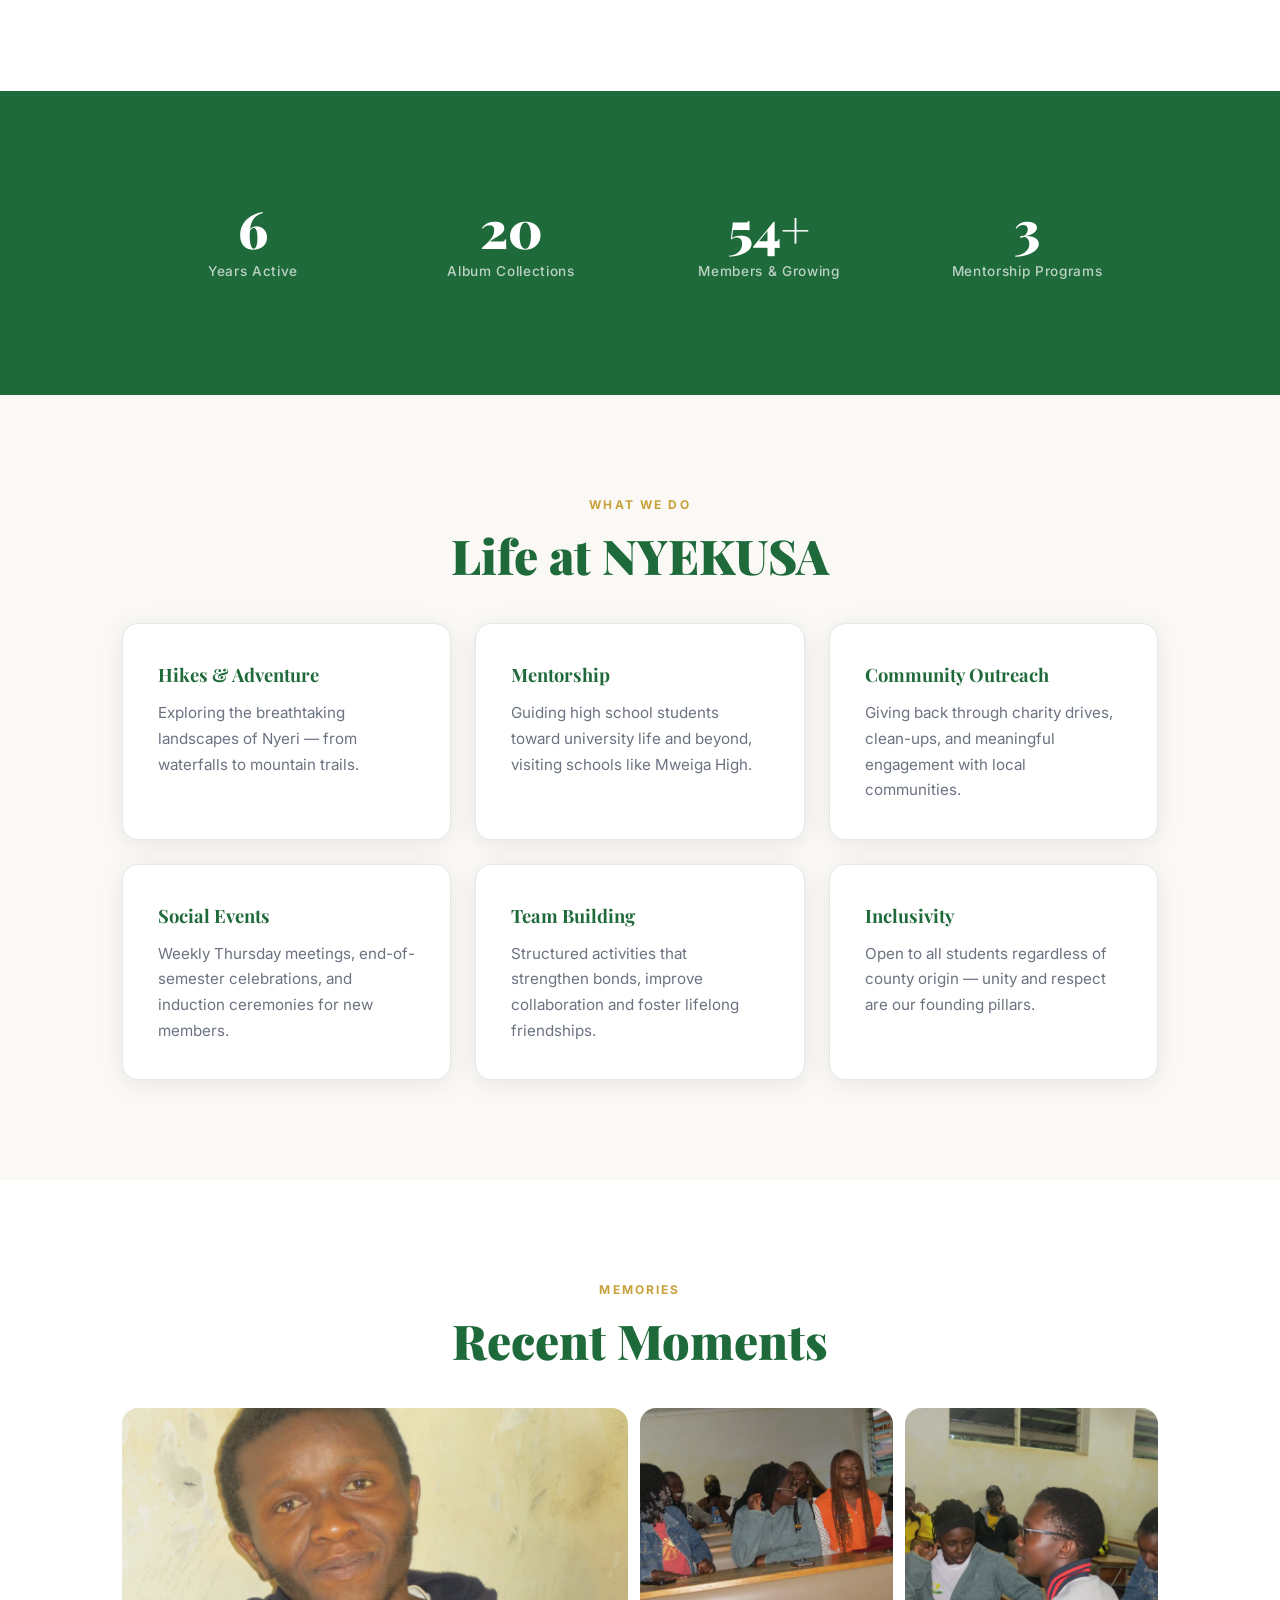
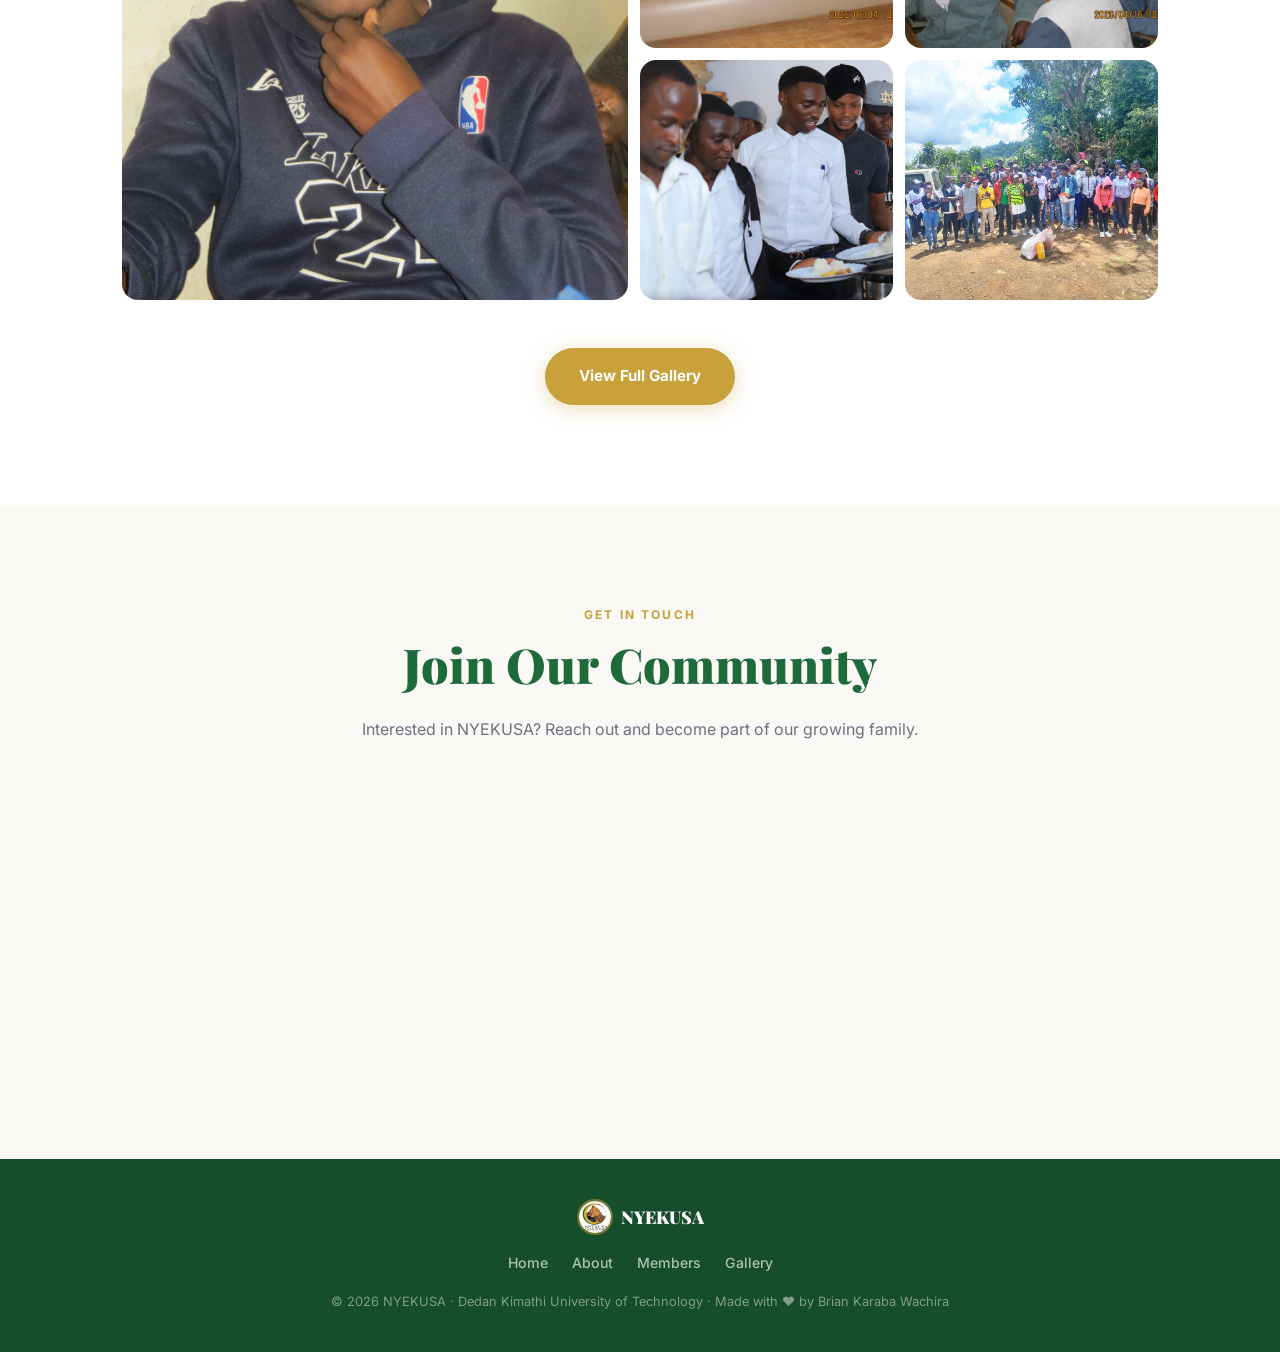
==== commit ad910819: "Update index.html" ====
--- a/index.html
+++ b/index.html
@@ -99,7 +99,7 @@
         <div class="stat-label">Years Active</div>
       </div>
       <div class="stat-card" data-animate="pop">
-        <div class="stat-number" data-count="18">0</div>
+        <div class="stat-number" data-count="20">0</div>
         <div class="stat-label">Album Collections</div>
       </div>
       <div class="stat-card" data-animate="pop">
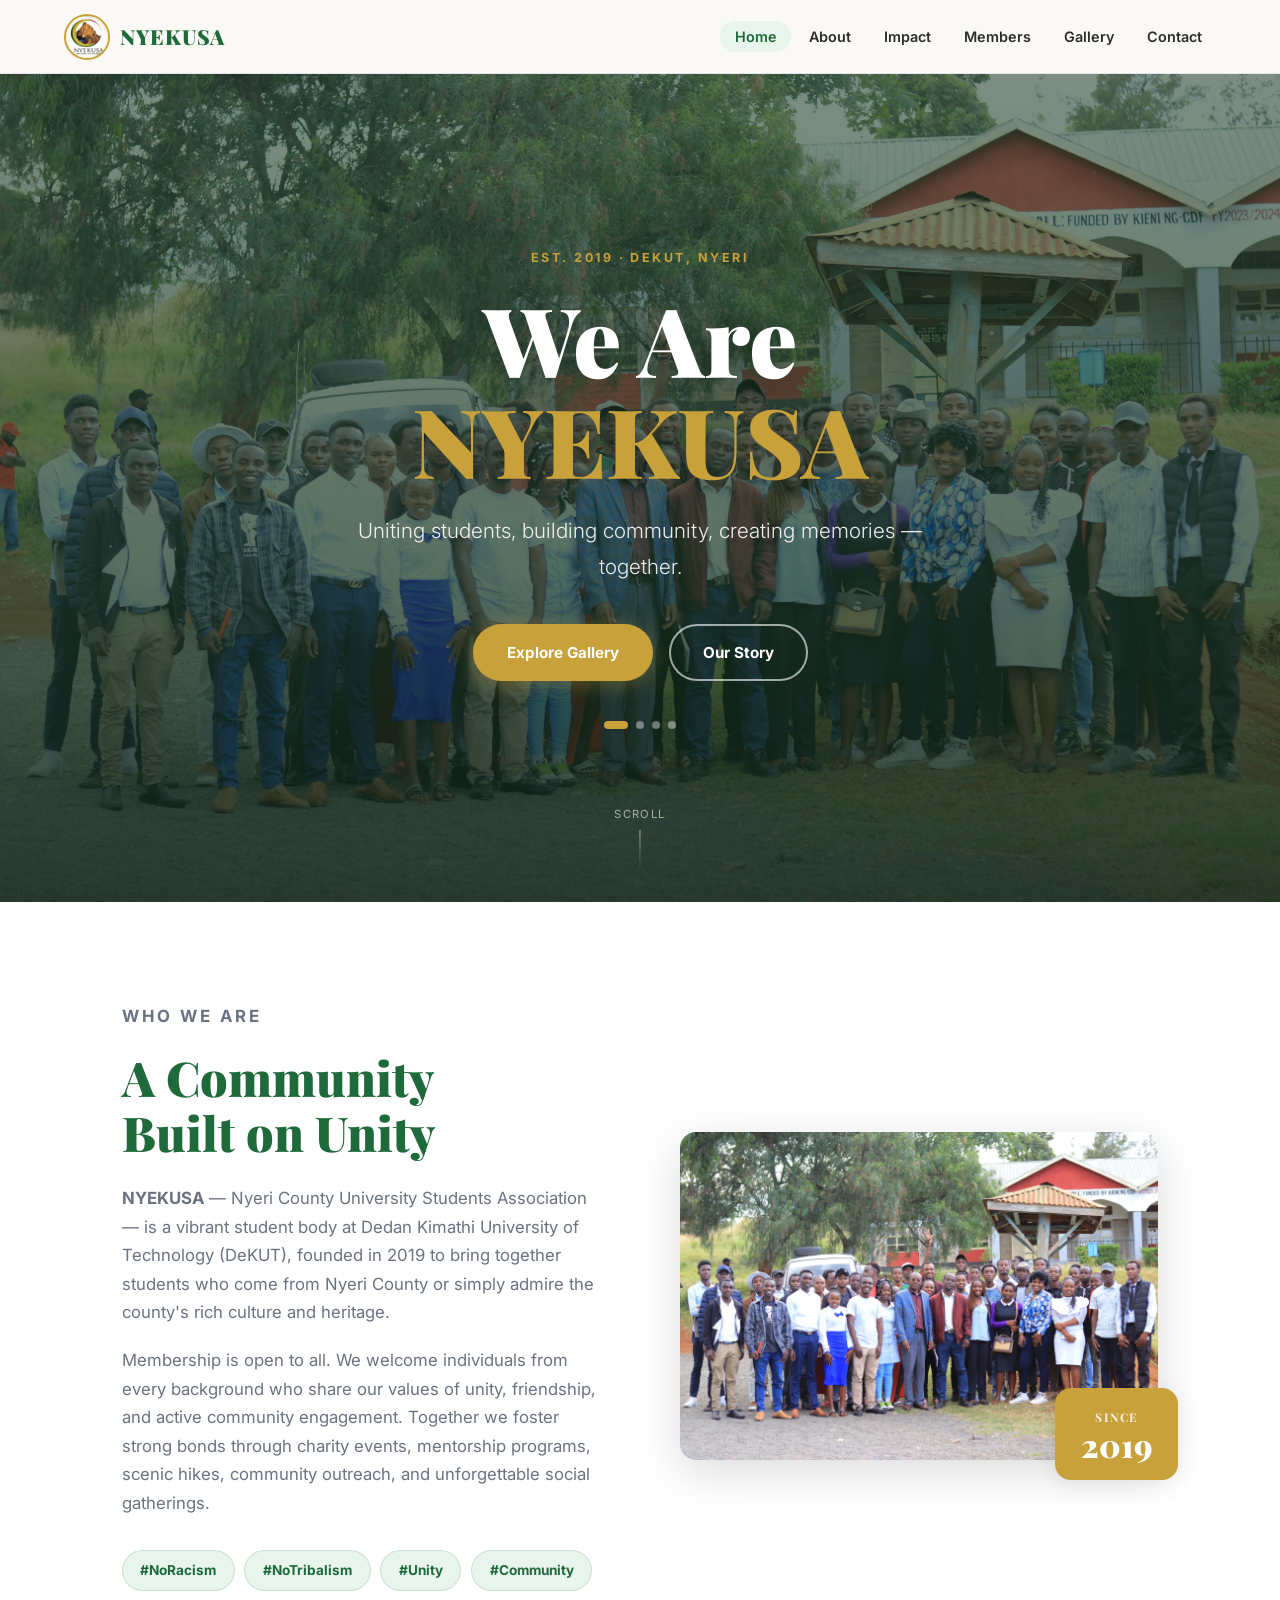
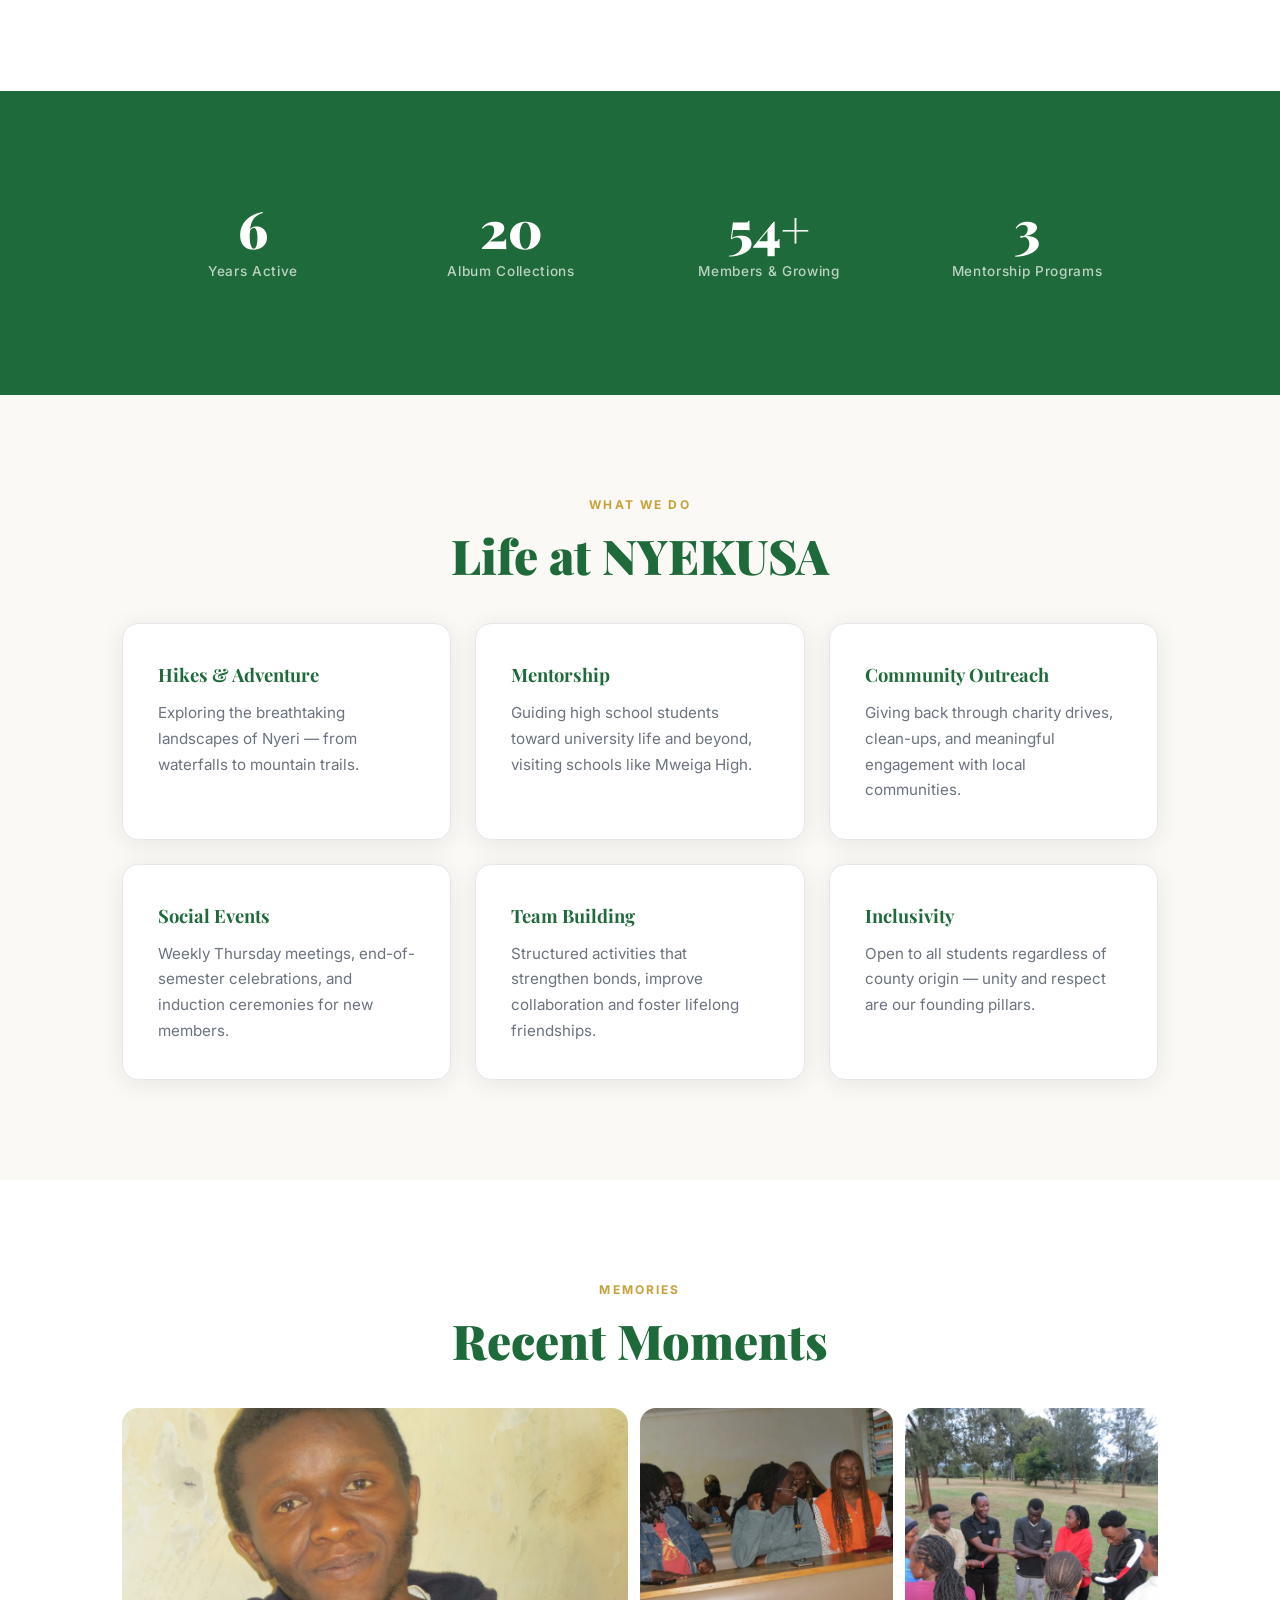
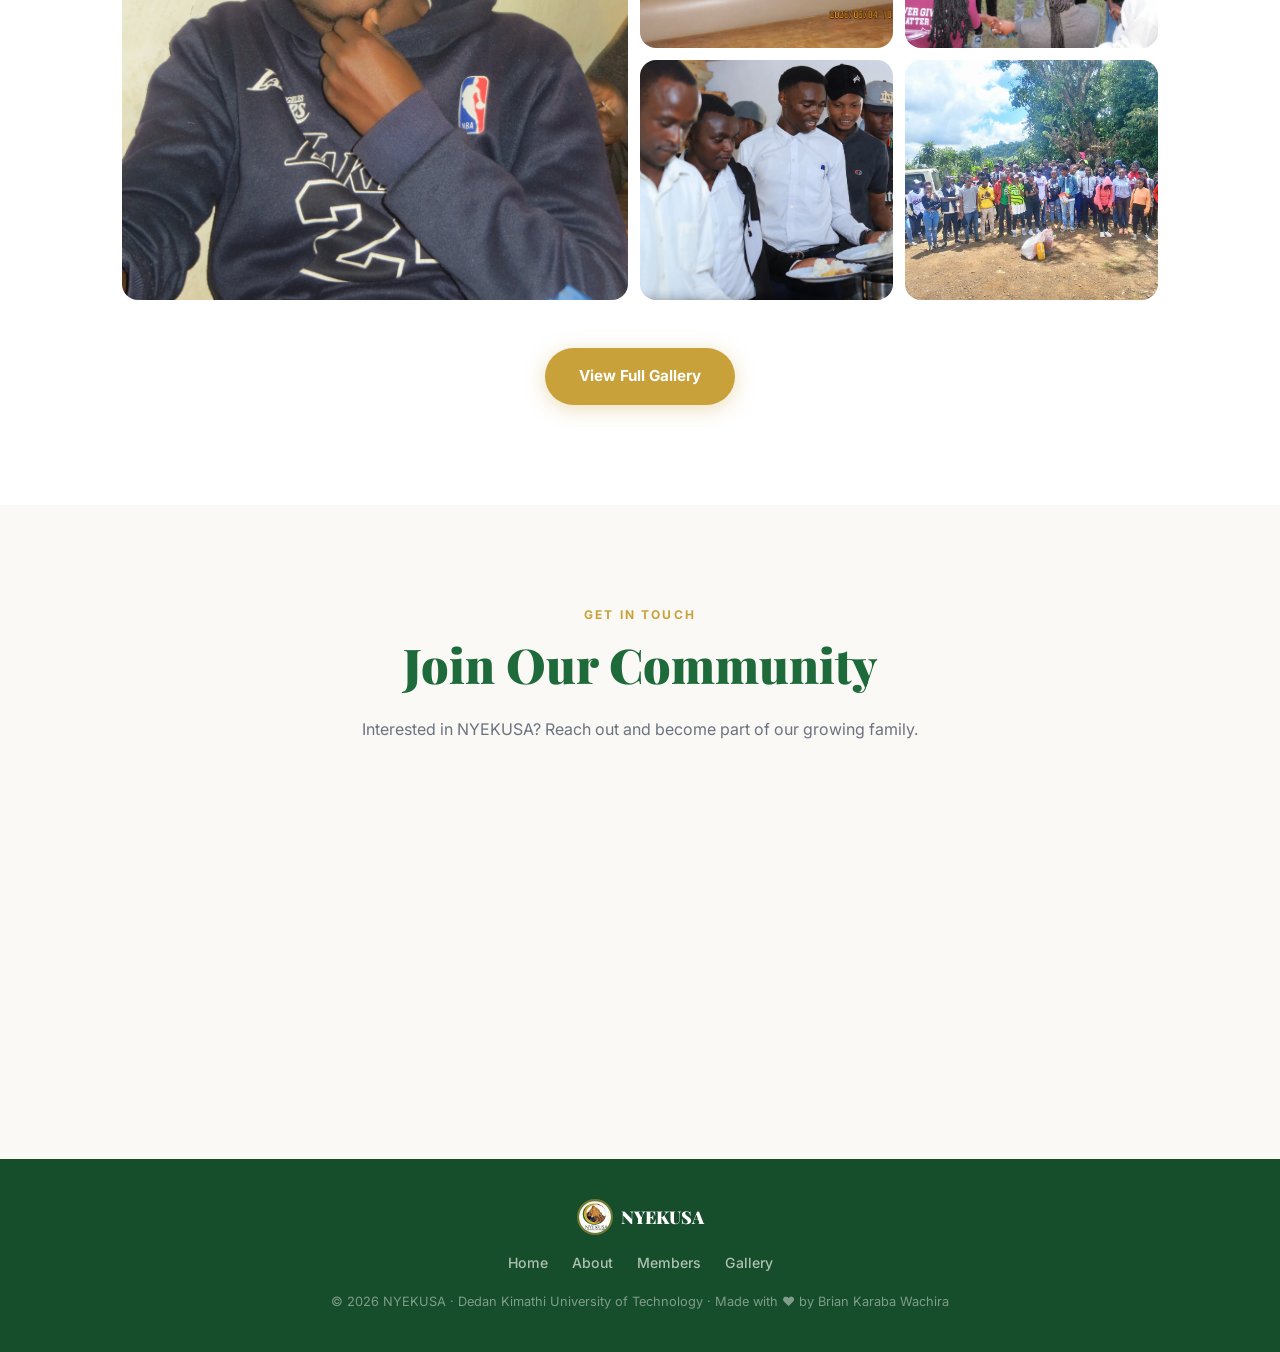
==== commit 4123a3c3: "Update index.html" ====
--- a/index.html
+++ b/index.html
@@ -162,9 +162,9 @@
         <img src="images/albums/04062026.webp" alt="June 4 Meeting">
         <div class="preview-overlay"><span>4 June 2026</span></div>
       </a>
-      <a href="https://photos.app.goo.gl/XXqyjPhLHfZ2TqJ57" target="_blank" class="preview-item">
-        <img src="images/albums/16042026.webp" alt="April 2026">
-        <div class="preview-overlay"><span>16 April 2026</span></div>
+      <a href="https://photos.app.goo.gl/9SJ44i89UzoVXFPL9" target="_blank" class="preview-item">
+        <img src="images/albums/25062026.webp" alt="june 2026">
+        <div class="preview-overlay"><span>25 June 2026</span></div>
       </a>
       <a href="https://photos.app.goo.gl/TPRxo6TT5R13dYjW9" target="_blank" class="preview-item">
         <img src="images/albums/16032025.webp" alt="Mentorship">
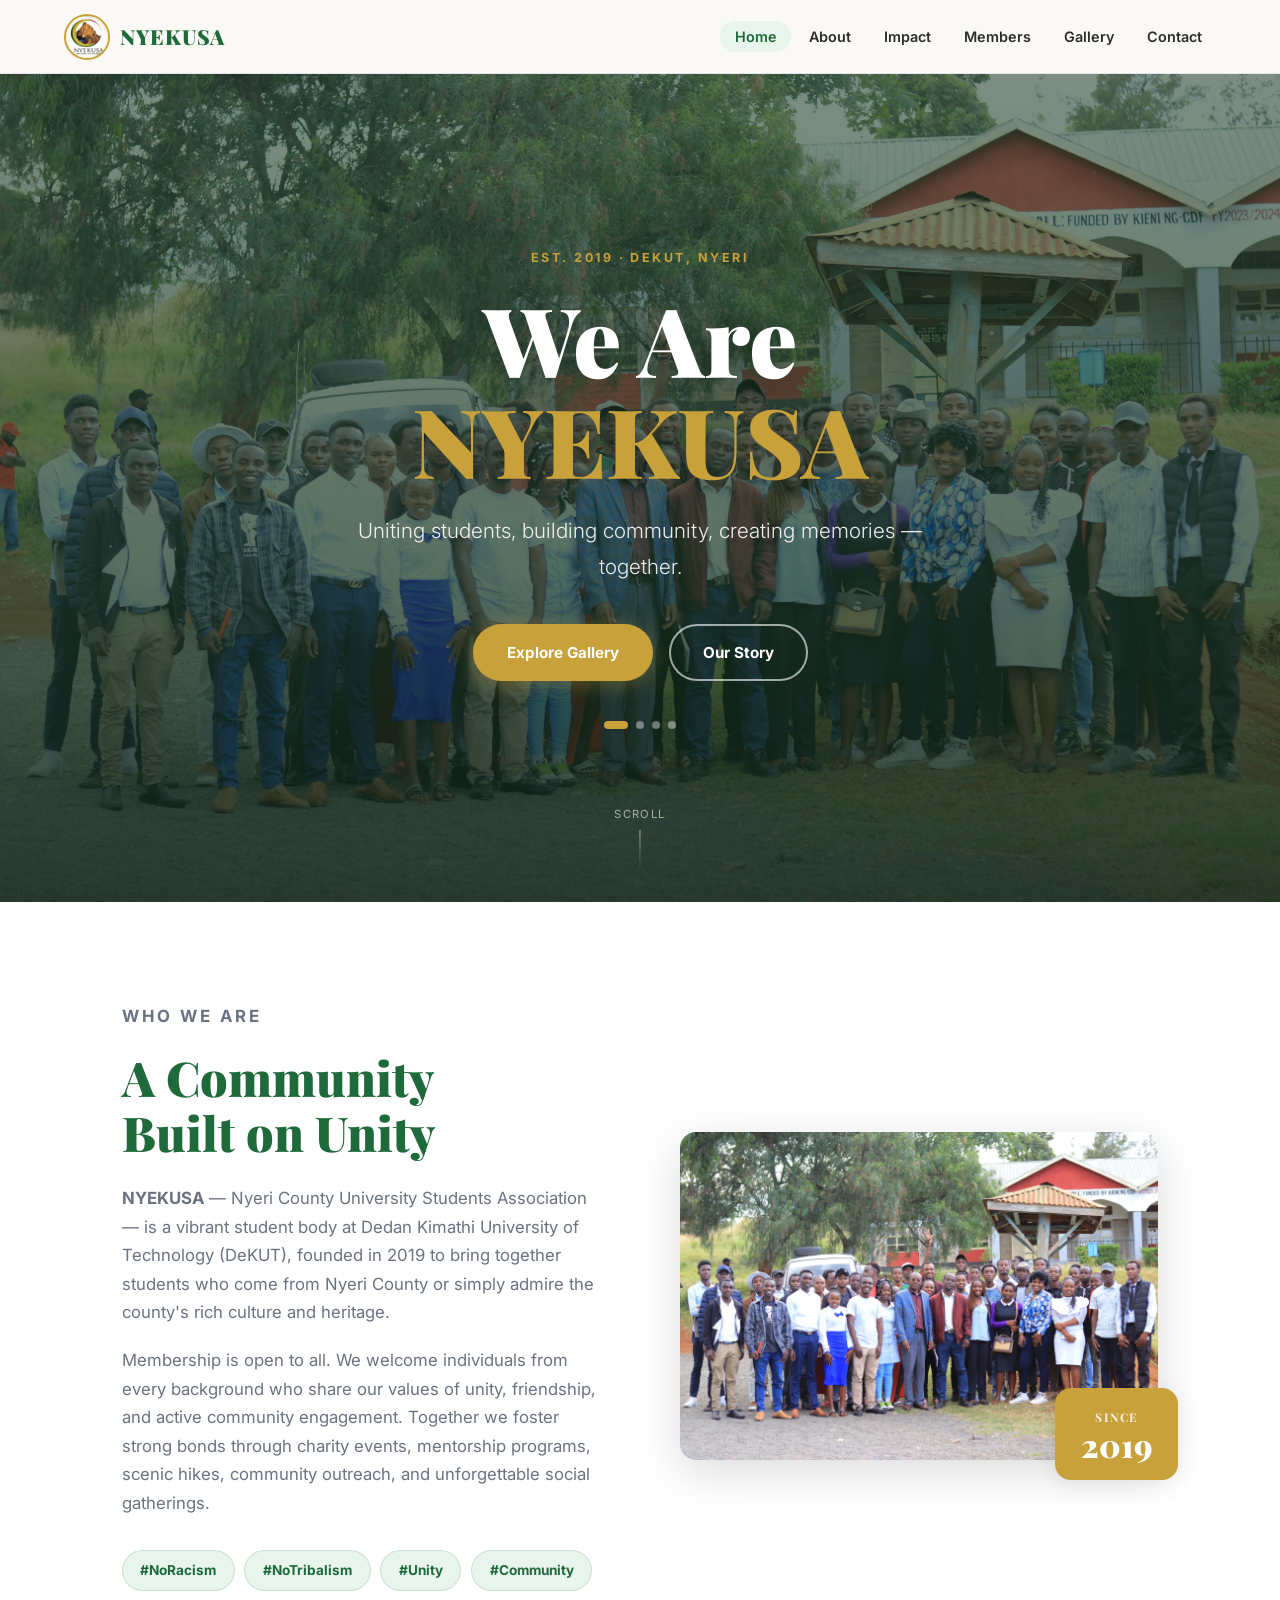
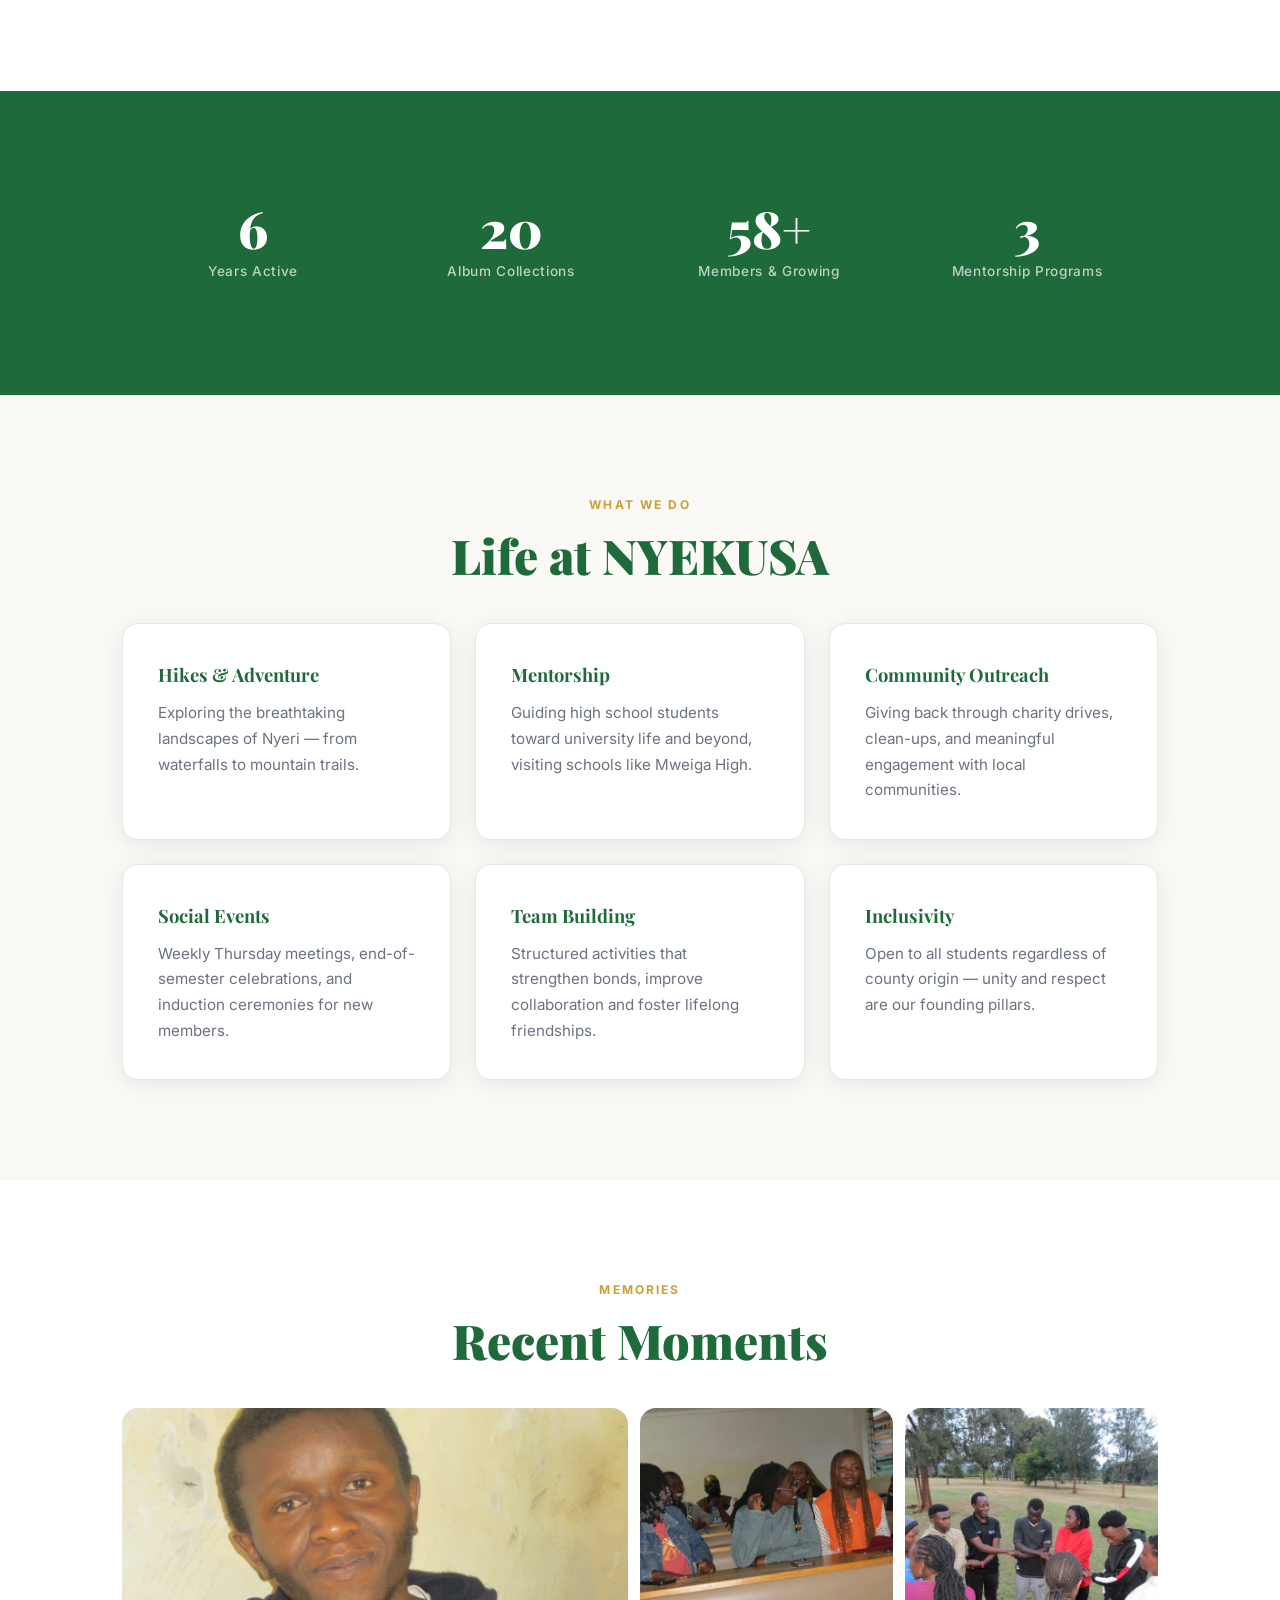
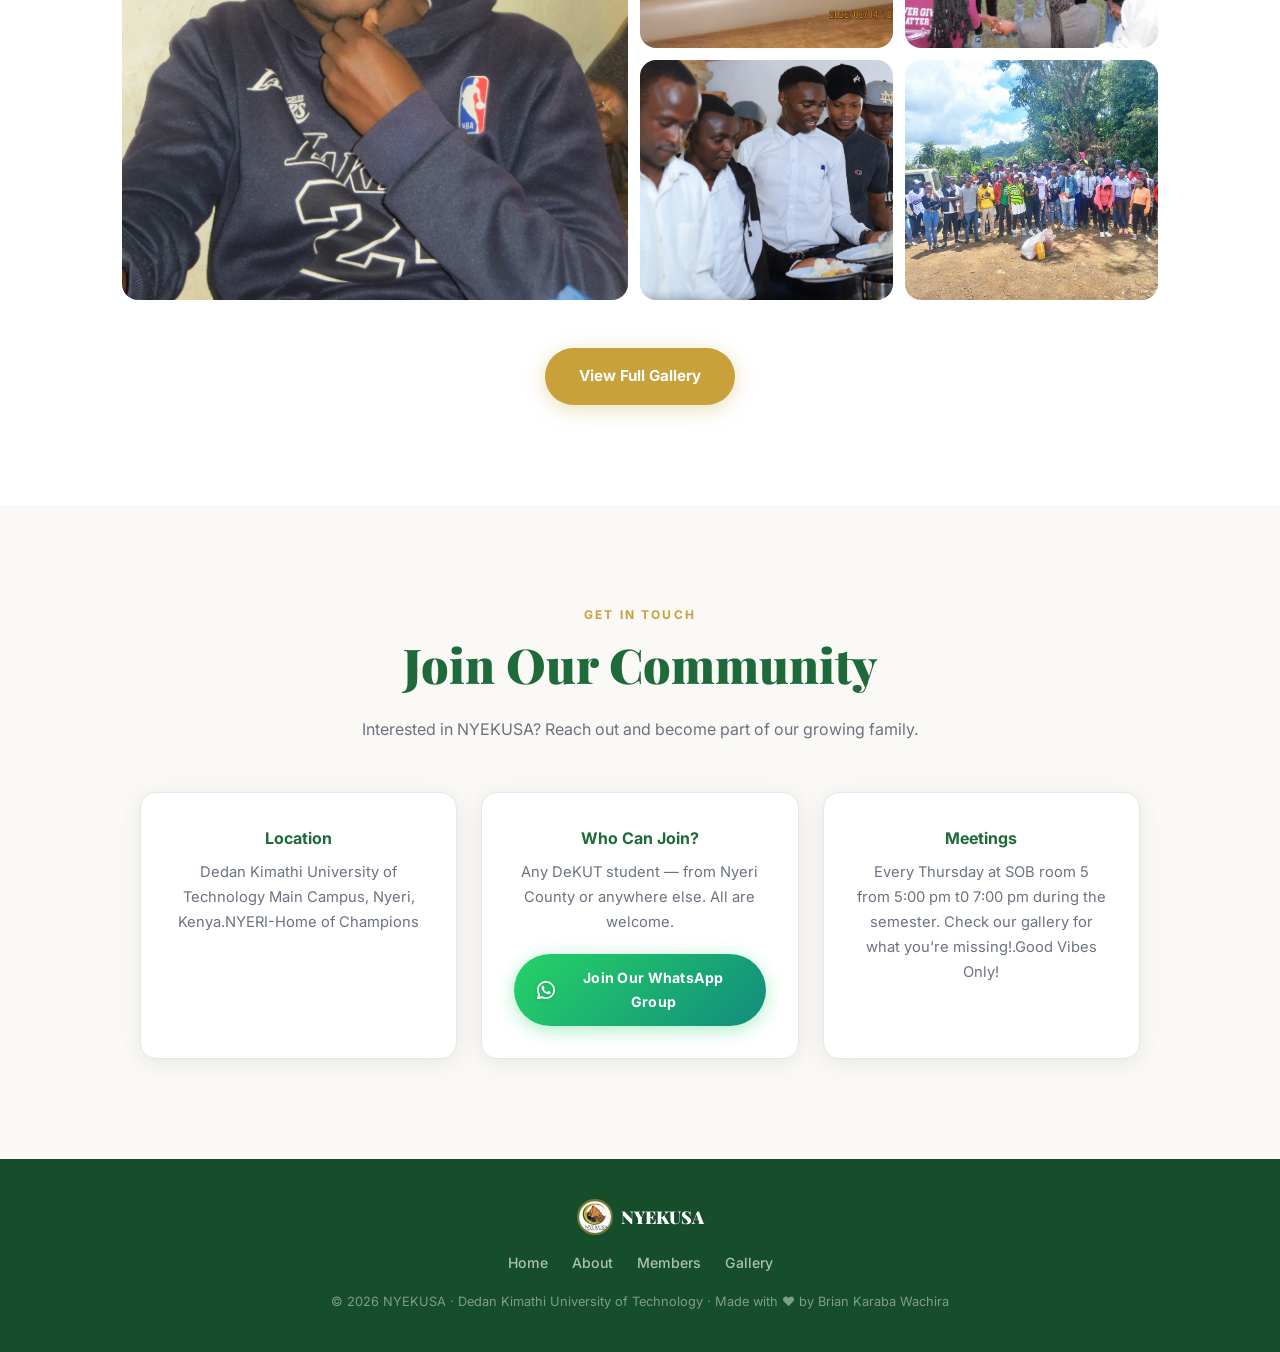
==== commit cdd46b7c: "Update index.html" ====
--- a/index.html
+++ b/index.html
@@ -99,7 +99,7 @@
         <div class="stat-label">Years Active</div>
       </div>
       <div class="stat-card" data-animate="pop">
-        <div class="stat-number" data-count="20">0</div>
+        <div class="stat-number" data-count="20+">0</div>
         <div class="stat-label">Album Collections</div>
       </div>
       <div class="stat-card" data-animate="pop">
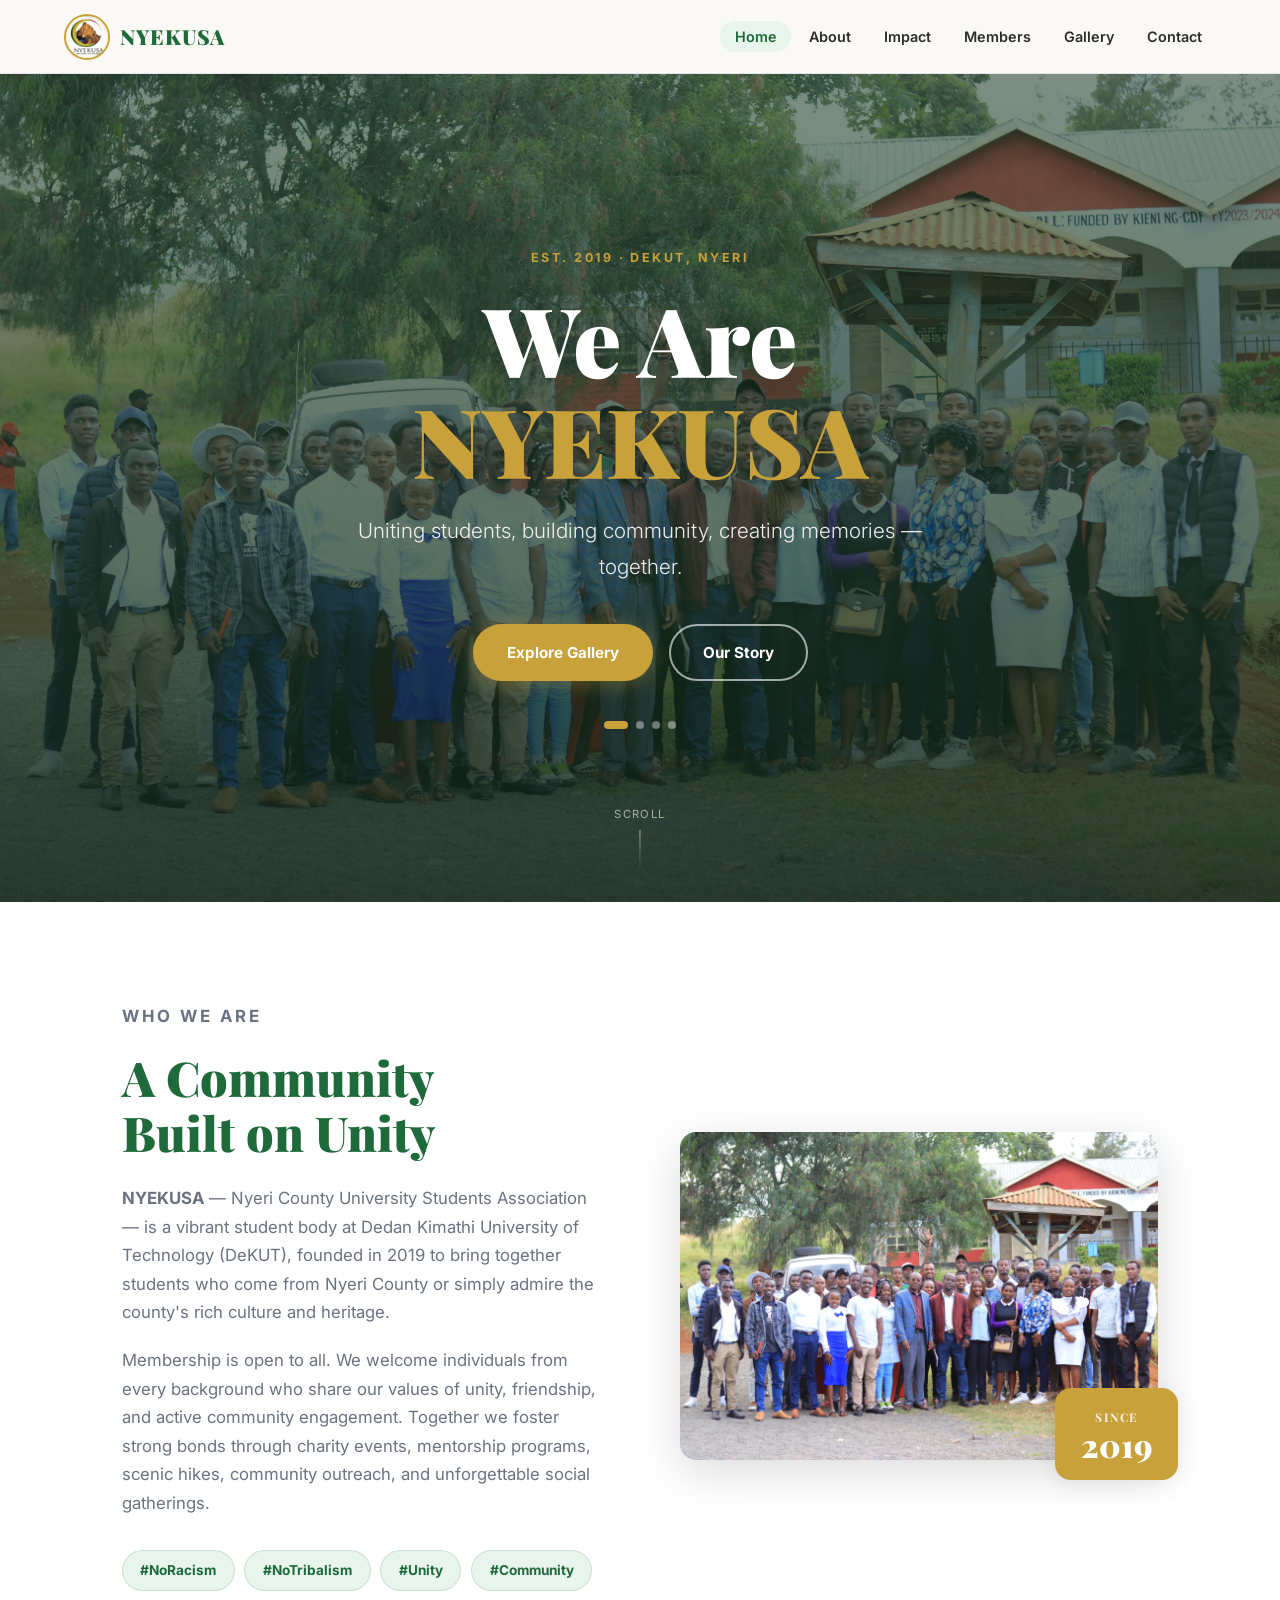
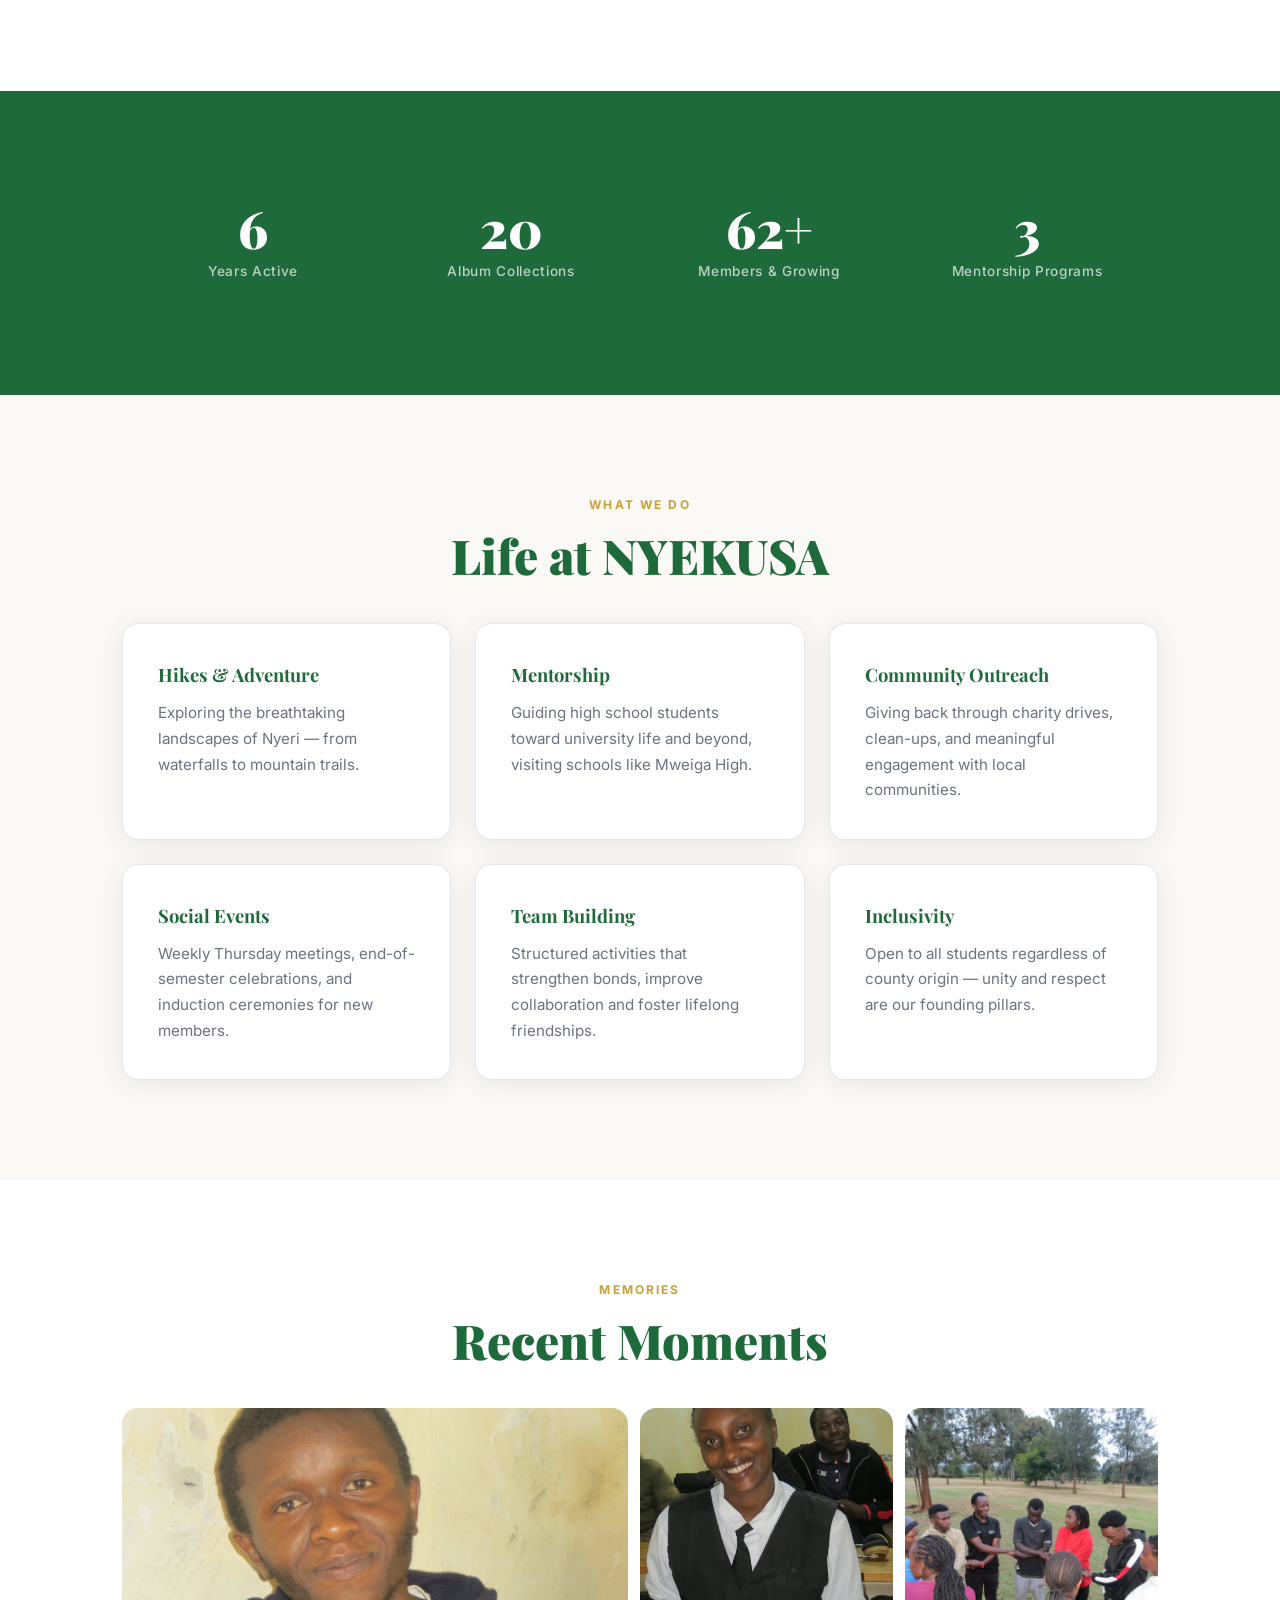
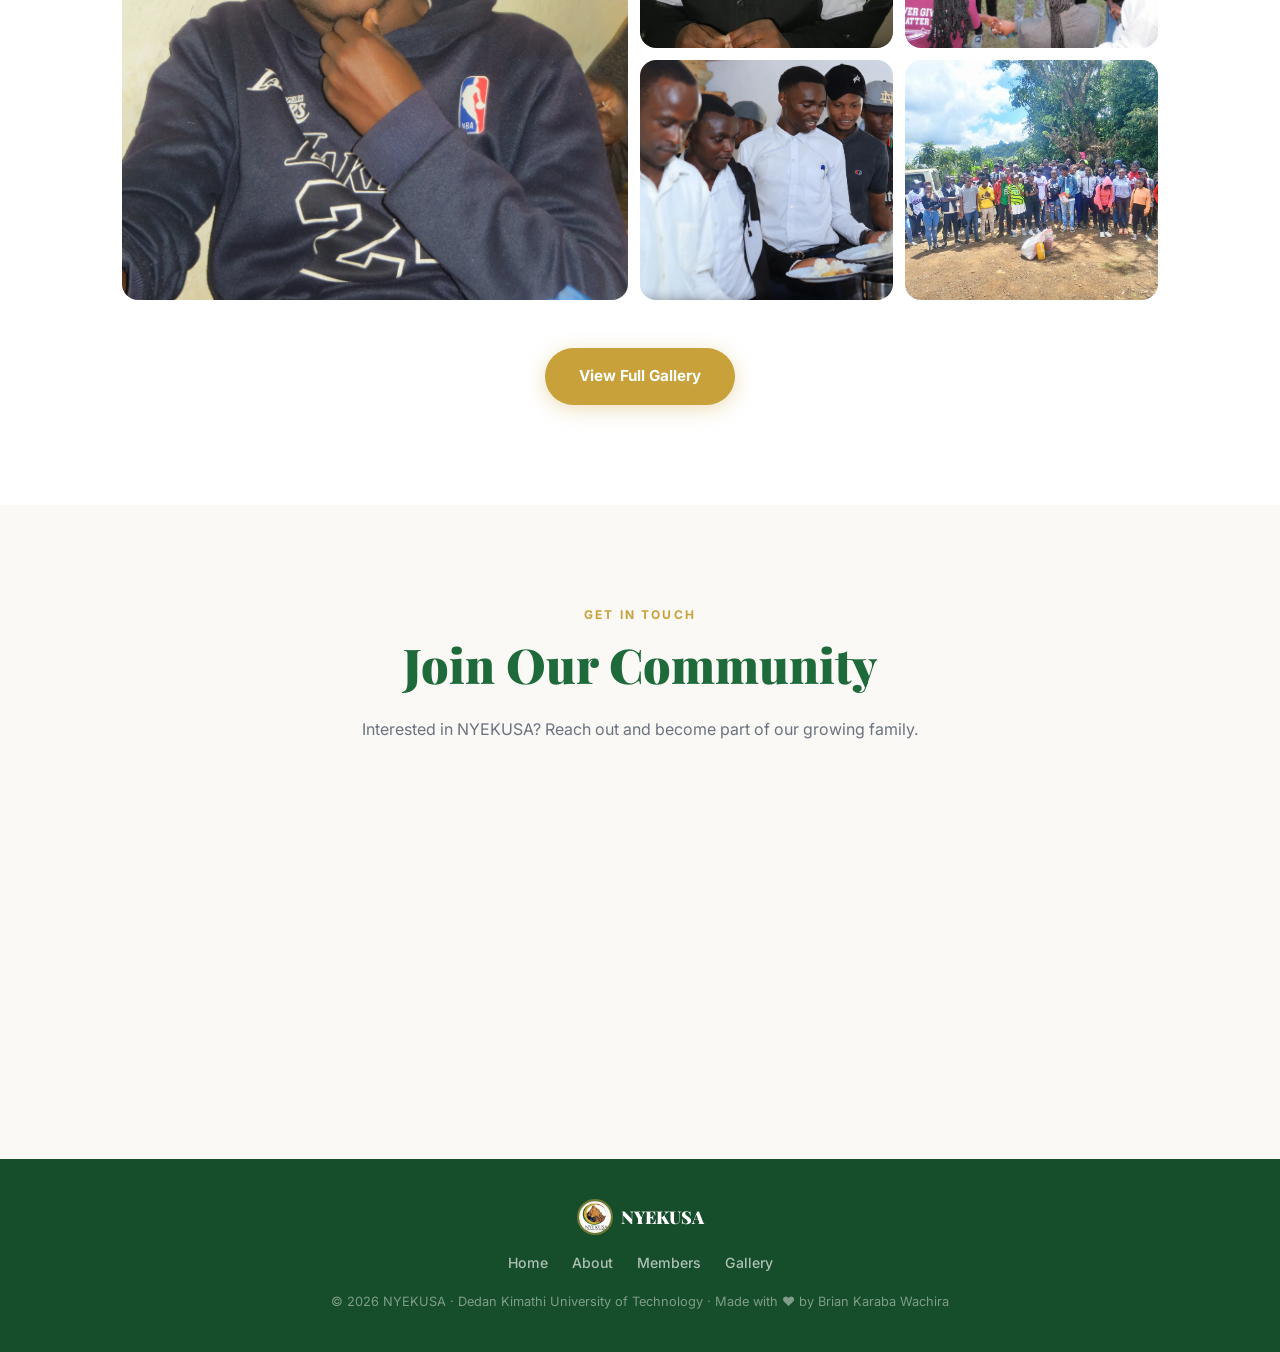
==== commit 3e08a0bb: "Update index.html" ====
--- a/index.html
+++ b/index.html
@@ -158,9 +158,9 @@
         <img src="images/albums/11062026.webp" alt="June 2026 Meeting">
         <div class="preview-overlay"><span>11 June 2026</span></div>
       </a>
-      <a href="https://photos.app.goo.gl/DoMcuJpPkbGms1C98" target="_blank" class="preview-item">
-        <img src="images/albums/04062026.webp" alt="June 4 Meeting">
-        <div class="preview-overlay"><span>4 June 2026</span></div>
+      <a href="https://photos.app.goo.gl/FXEwoHTjyseBU8r1A" target="_blank" class="preview-item">
+        <img src="images/albums/02072026.webp" alt="June 4 Meeting">
+        <div class="preview-overlay"><span>2 july 2026</span></div>
       </a>
       <a href="https://photos.app.goo.gl/9SJ44i89UzoVXFPL9" target="_blank" class="preview-item">
         <img src="images/albums/25062026.webp" alt="june 2026">
--- a/css/style.css
+++ b/css/style.css
@@ -635,25 +635,49 @@
 
 .album-count { text-align: center; color: var(--muted); font-size: 0.85rem; margin-bottom: 2rem; }
 
+/* Gallery grid — CSS columns masonry: no gaps, images at natural height */
 .album-grid {
-  display: grid;
-  grid-template-columns: repeat(auto-fill, minmax(260px, 1fr));
-  gap: 1.5rem;
-}
+  columns: 3;
+  column-gap: 1.25rem;
+}
+
 .album-card {
-  display: block; text-decoration: none; color: inherit;
-  background: var(--white); border-radius: var(--radius);
-  overflow: hidden; box-shadow: var(--shadow);
-  border: 1px solid var(--border); transition: var(--transition);
-}
-.album-card:hover { transform: translateY(-8px); box-shadow: var(--shadow-lg); }
+  display: block;
+  width: 100%;
+  break-inside: avoid;
+  -webkit-column-break-inside: avoid;
+  text-decoration: none;
+  color: inherit;
+  background: var(--white);
+  border-radius: var(--radius);
+  overflow: hidden;
+  box-shadow: var(--shadow);
+  border: 1px solid var(--border);
+  transition: box-shadow 0.35s ease, border-color 0.35s ease;
+  margin-bottom: 1.25rem;
+}
+.album-card:hover { box-shadow: var(--shadow-lg); border-color: var(--green); }
 .album-card.hidden { display: none; }
 
-.album-img-wrap { position: relative; overflow: hidden; height: 200px; background: var(--green-l); }
-.album-img-wrap img { width: 100%; height: 100%; object-fit: cover; transition: transform 0.45s ease; }
-.album-card:hover .album-img-wrap img { transform: scale(1.08); }
+/* Image: full width, natural height — zero cropping */
+.album-img-wrap {
+  position: relative;
+  overflow: hidden;
+  width: 100%;
+  background: var(--green-l);
+}
+.album-img-wrap img {
+  display: block;
+  width: 100%;
+  height: auto;
+  transition: transform 0.45s ease;
+}
+.album-card:hover .album-img-wrap img { transform: scale(1.04); }
+
+/* Hover overlay — positioned over the image area */
 .album-hover {
-  position: absolute; inset: 0;
+  position: absolute;
+  inset: 0;
   background: rgba(31,106,58,0.75);
   display: flex; align-items: center; justify-content: center;
   opacity: 0; transition: var(--transition);
@@ -661,18 +685,18 @@
 .album-card:hover .album-hover { opacity: 1; }
 .album-hover span { color: var(--white); font-weight: 700; font-size: 0.95rem; letter-spacing: 0.05em; }
 
-.album-info { padding: 1rem 1.1rem 1.2rem; }
+.album-info { padding: 0.9rem 1rem 1.1rem; }
 .album-tag {
-  display: inline-block; font-size: 0.7rem; font-weight: 700;
-  letter-spacing: 0.1em; text-transform: uppercase;
+  display: inline-block; font-size: 0.68rem; font-weight: 700;
+  letter-spacing: 0.08em; text-transform: uppercase;
   color: var(--green); background: var(--green-l);
-  padding: 0.2rem 0.6rem; border-radius: 4px; margin-bottom: 0.5rem;
-}
-.album-tag.hike { color: #7B4F00; background: #FFF3E0; }
+  padding: 0.2rem 0.55rem; border-radius: 4px; margin-bottom: 0.4rem;
+}
+.album-tag.hike       { color: #7B4F00; background: #FFF3E0; }
 .album-tag.mentorship { color: #1a3f7a; background: #e8eef8; }
 
-.album-info h3 { font-family: 'Playfair Display', serif; color: var(--green); font-size: 1rem; margin-bottom: 0.25rem; }
-.album-info p { color: var(--muted); font-size: 0.85rem; }
+.album-info h3 { font-family: 'Playfair Display', serif; color: var(--green); font-size: 0.95rem; margin-bottom: 0.2rem; line-height: 1.3; }
+.album-info p  { color: var(--muted); font-size: 0.82rem; }
 
 .no-results { text-align: center; color: var(--muted); font-style: italic; padding: 3rem; font-size: 1rem; }
 
@@ -721,13 +745,12 @@
   .activity-grid { grid-template-columns: 1fr; }
   .preview-grid { grid-template-columns: 1fr; grid-template-rows: auto; }
   .preview-item.large, .preview-item { height: 200px; }
-  .album-grid { grid-template-columns: repeat(2, 1fr); }
+  .album-grid { columns: 2; }
 }
 
 @media (max-width: 500px) {
   .stats-grid { grid-template-columns: repeat(2, 1fr); gap: 1rem; }
-  .album-grid { grid-template-columns: 1fr; }
-  .album-img-wrap { height: 220px; }
+  .album-grid { columns: 1; }
   .contact-cards { grid-template-columns: 1fr; }
 }
 /* ===== WHATSAPP BUTTON ===== */
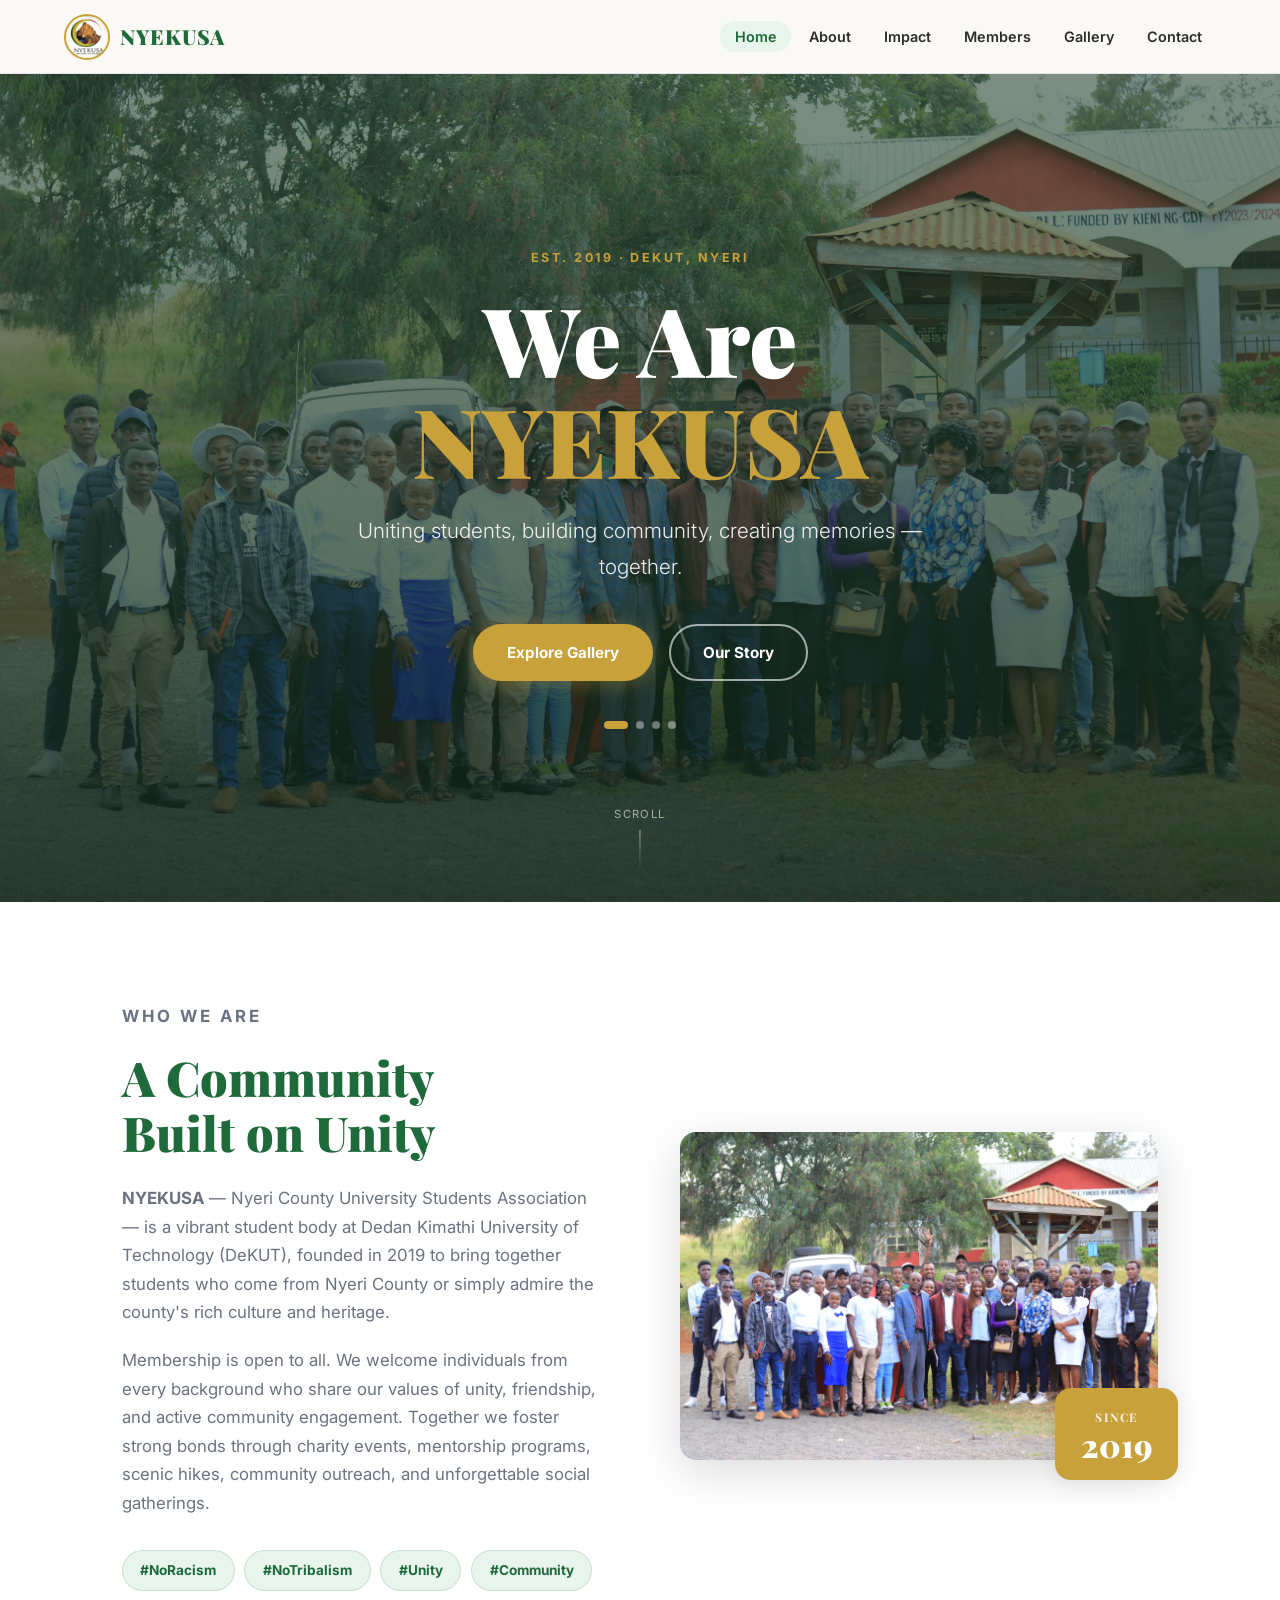
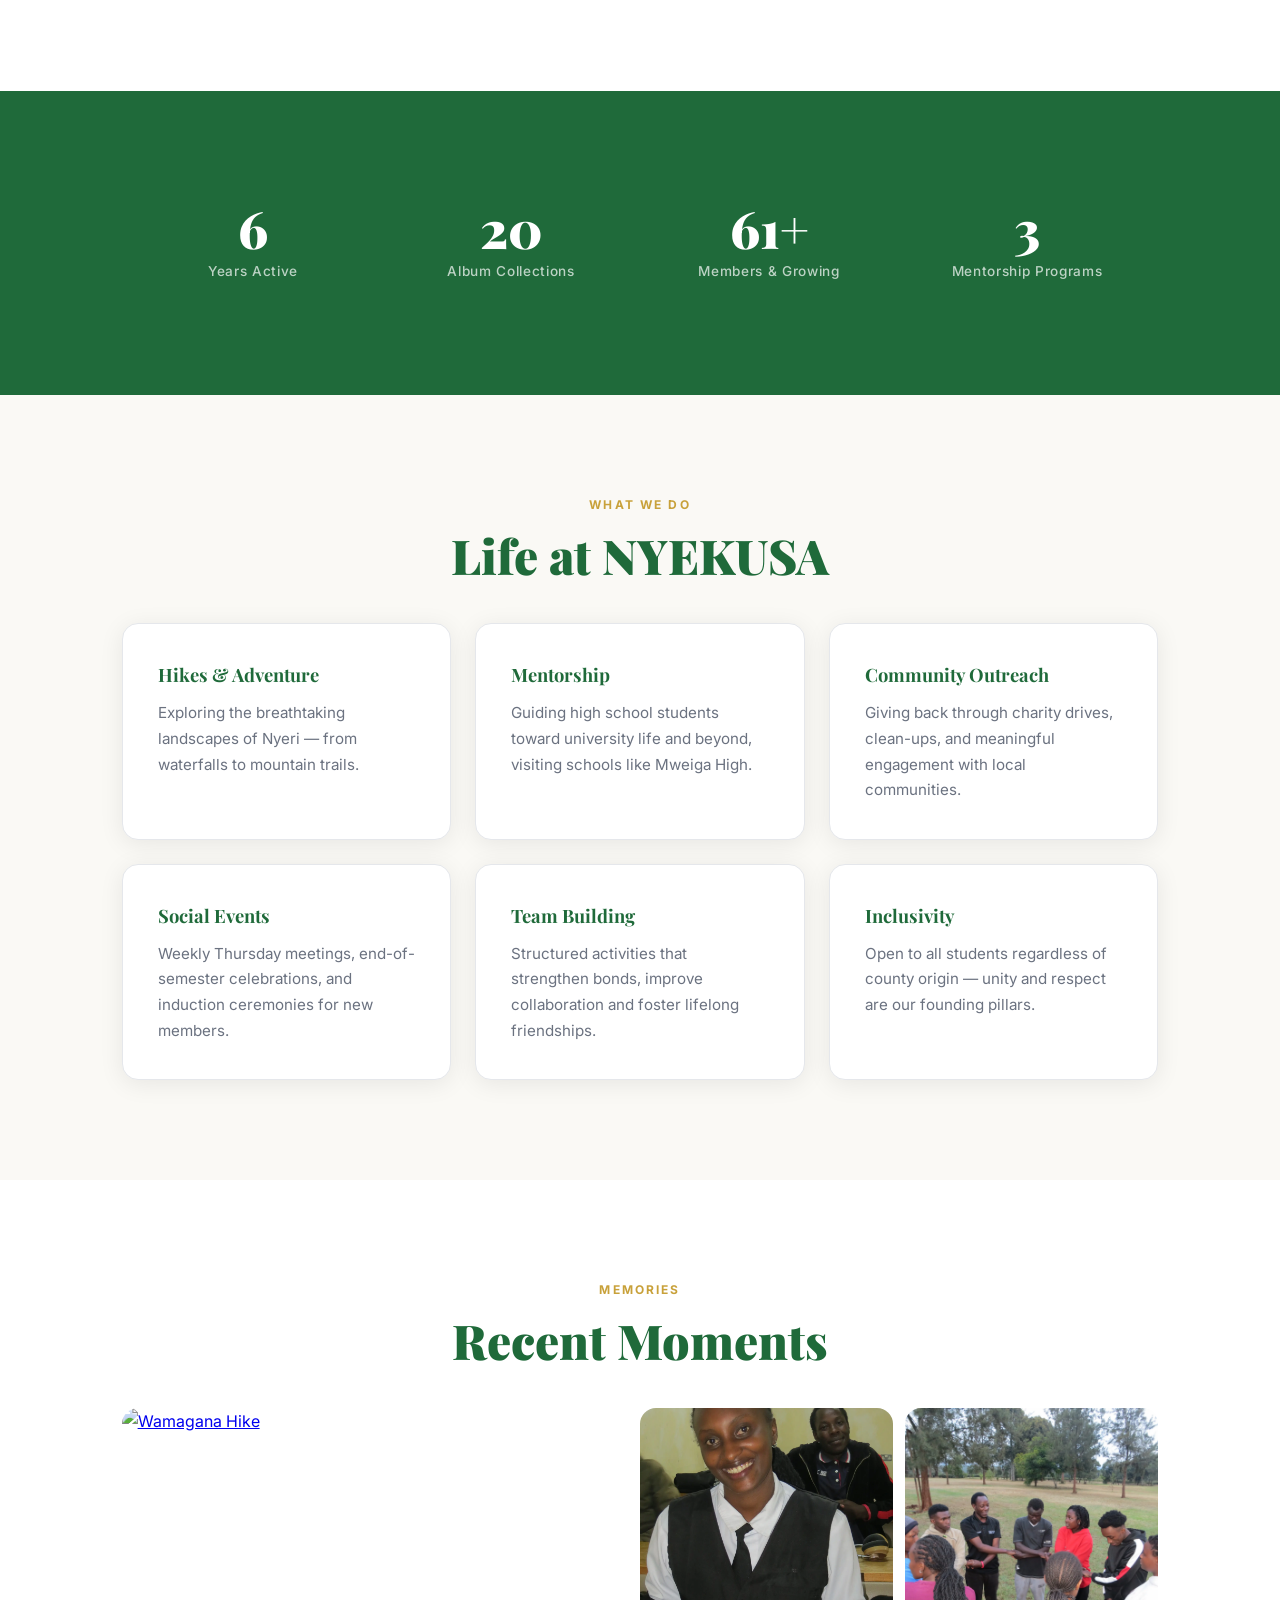
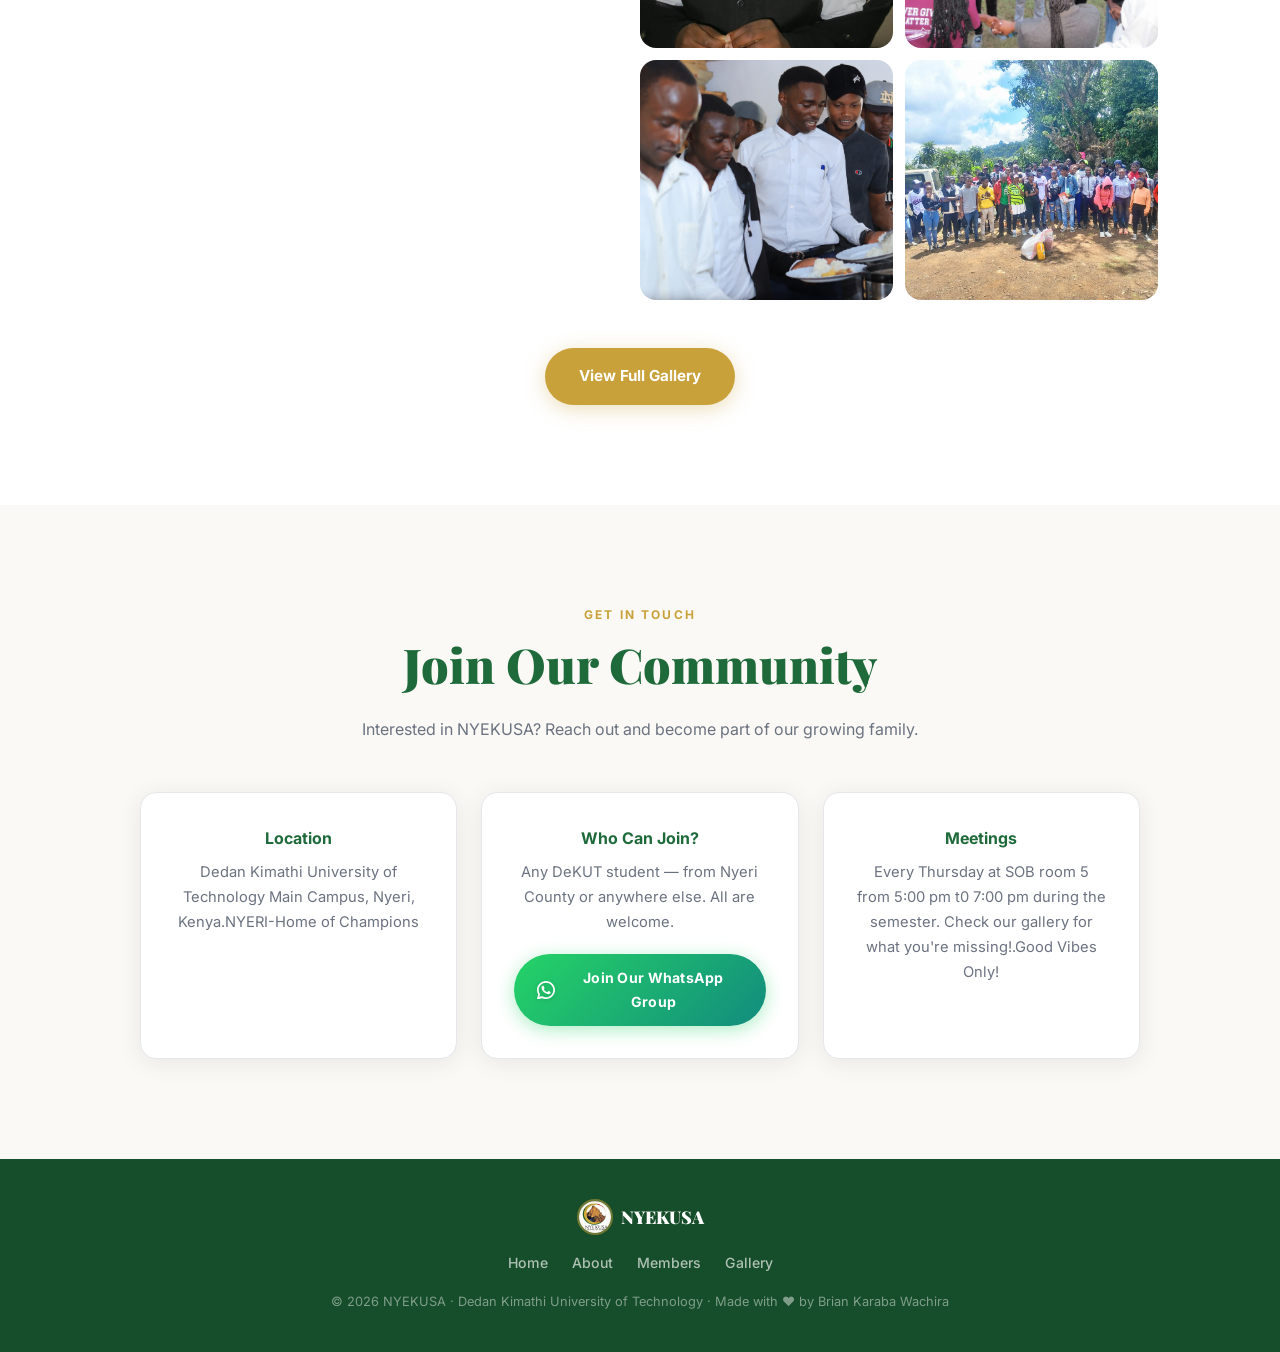
==== commit 55c73d92: "Update index.html" ====
--- a/index.html
+++ b/index.html
@@ -154,9 +154,9 @@
     <p class="section-eyebrow center">Memories</p>
     <h2 class="section-title center">Recent Moments</h2>
     <div class="preview-grid">
-      <a href="https://photos.app.goo.gl/VsAs9CnZv6CvSnUC9" target="_blank" class="preview-item large">
-        <img src="images/albums/11062026.webp" alt="June 2026 Meeting">
-        <div class="preview-overlay"><span>11 June 2026</span></div>
+      <a href="https://photos.app.goo.gl/sUTNPX1PPf9PRUpN6" target="_blank" class="preview-item large">
+        <img src="images/albums/080820261.webp" alt="Wamagana Hike">
+        <div class="preview-overlay"><span>08 August 2026</span></div>
       </a>
       <a href="https://photos.app.goo.gl/FXEwoHTjyseBU8r1A" target="_blank" class="preview-item">
         <img src="images/albums/02072026.webp" alt="June 4 Meeting">
--- a/css/style.css
+++ b/css/style.css
@@ -610,7 +610,7 @@
   transition: var(--transition); padding-bottom: 1.2rem;
 }
 .member-card:hover { transform: translateY(-6px); box-shadow: var(--shadow-lg); }
-.member-img-wrap { height: 160px; overflow: hidden; background: var(--green-l); }
+.member-img-wrap { height: 280px; overflow: hidden; background: var(--green-l); }
 .member-img-wrap img { width: 100%; height: 100%; object-fit: cover; transition: transform 0.4s ease; }
 .member-card:hover .member-img-wrap img { transform: scale(1.08); }
 .member-card h3 { color: var(--green); font-family: 'Playfair Display', serif; font-size: 1rem; margin: 1rem 0.75rem 0.25rem; }
@@ -793,3 +793,91 @@
   flex-shrink: 0;
   filter: drop-shadow(0 1px 2px rgba(0,0,0,0.15));
 }
+
+/* ===== MOBILE PORTRAIT FIXES ===== */
+
+/* Executive cards: on mobile, reduce fixed height so less cropping */
+@media (max-width: 768px) {
+  /* Executives — 2 columns on mobile, shorter image box */
+  .executive-group {
+    grid-template-columns: repeat(2, 1fr);
+  }
+  .exec-img-wrap {
+    height: 220px;
+  }
+
+  /* Member cards — 2 columns on mobile, already 280px height */
+  .member-group {
+    grid-template-columns: repeat(2, 1fr);
+  }
+  .member-img-wrap {
+    height: 220px;
+  }
+
+  /* Home preview: remove fixed height so images show fully */
+  .preview-item.large,
+  .preview-item {
+    height: auto;
+    min-height: 160px;
+  }
+  .preview-item img {
+    position: relative;
+    height: auto;
+    width: 100%;
+    object-fit: cover;
+    object-position: center top;
+  }
+}
+
+@media (max-width: 480px) {
+  /* Single column on very small screens */
+  .executive-group {
+    grid-template-columns: 1fr;
+  }
+  .exec-img-wrap {
+    height: auto;
+    max-height: 320px;
+  }
+  .exec-img-wrap img {
+    height: auto;
+    max-height: 320px;
+    object-fit: contain;
+    background: var(--green-l);
+  }
+
+  .member-group {
+    grid-template-columns: repeat(2, 1fr);
+  }
+  .member-img-wrap {
+    height: 200px;
+  }
+}
+
+/* ===== HOME PREVIEW: 2 columns on mobile like member cards ===== */
+@media (max-width: 768px) {
+  .preview-grid {
+    grid-template-columns: 1fr 1fr;
+    grid-template-rows: auto;
+    gap: 10px;
+  }
+  .preview-item.large {
+    grid-row: auto;
+    grid-column: auto;
+  }
+  .preview-item {
+    height: 160px;
+  }
+  .preview-item img {
+    position: absolute;
+    inset: 0;
+    width: 100%;
+    height: 100%;
+    object-fit: cover;
+    object-position: center top;
+  }
+}
+@media (max-width: 768px) {
+  .chris-img {
+    object-position: center top;
+  }
+}
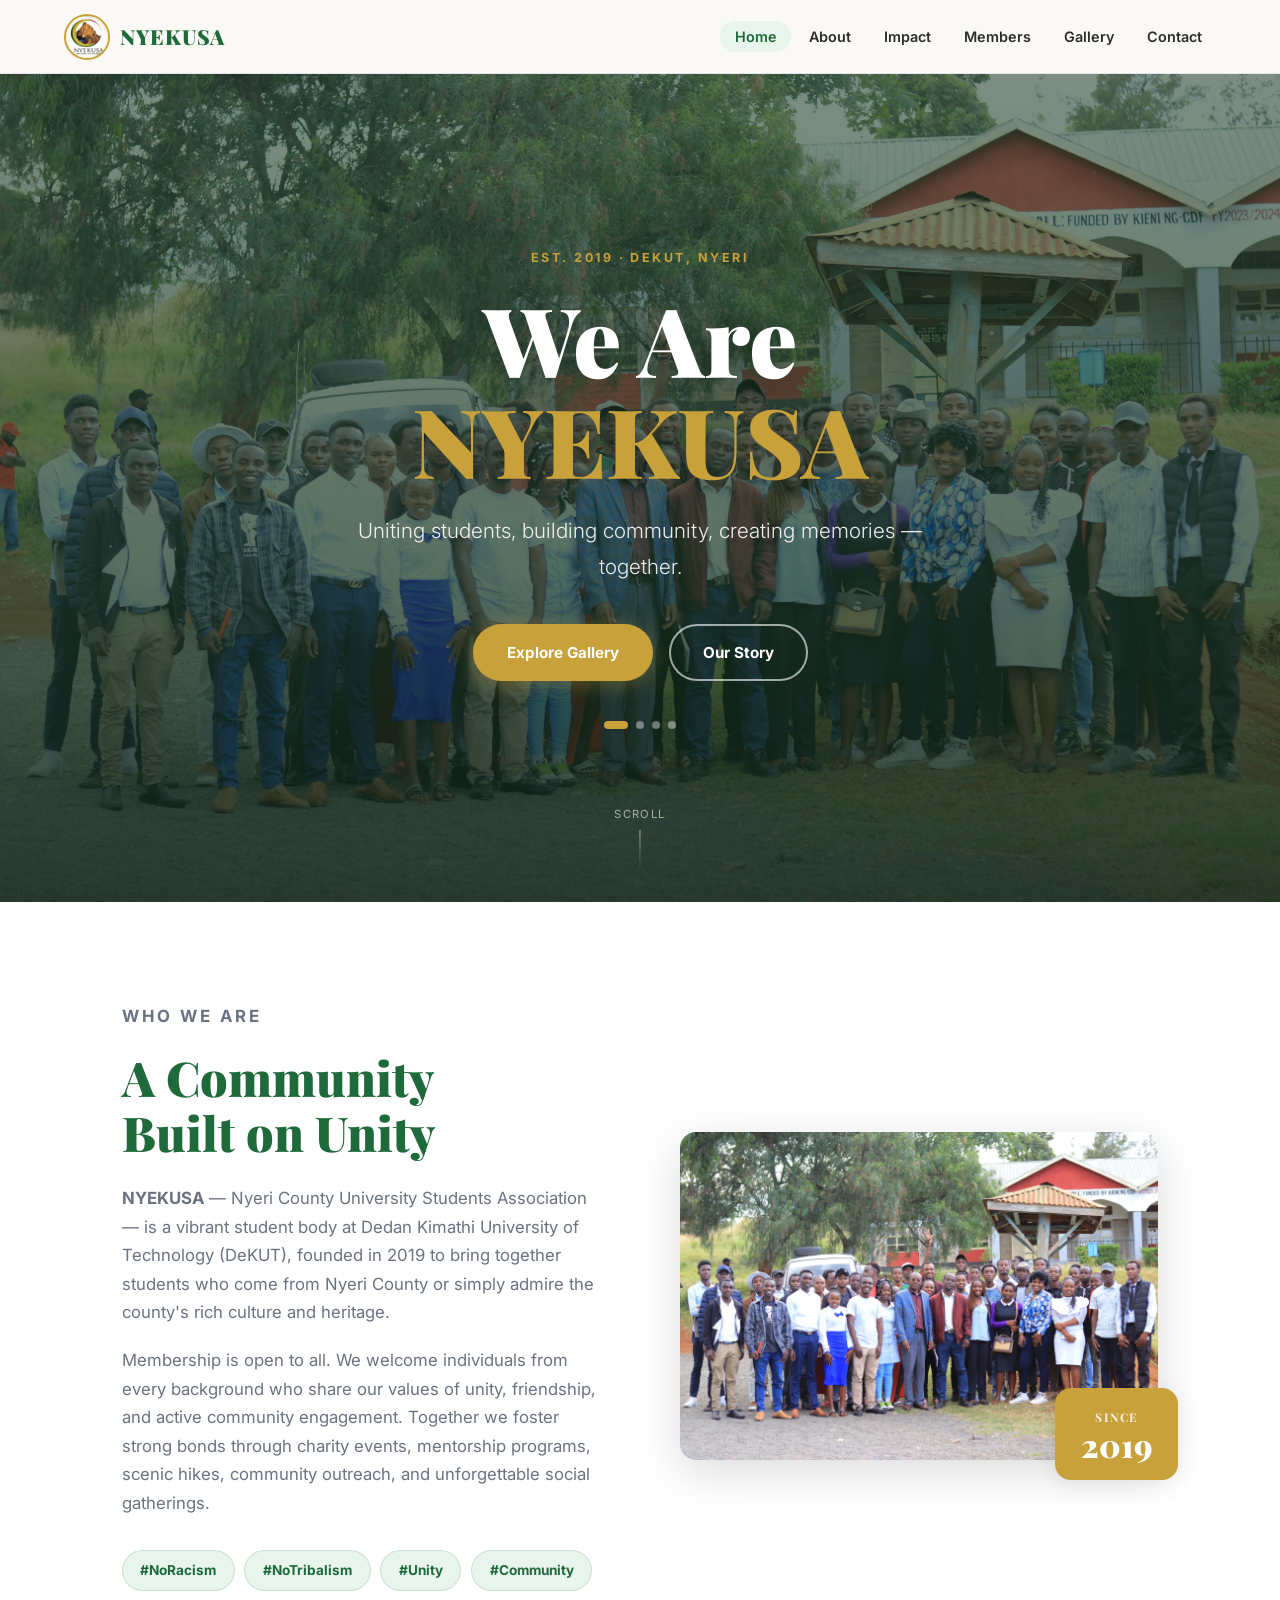
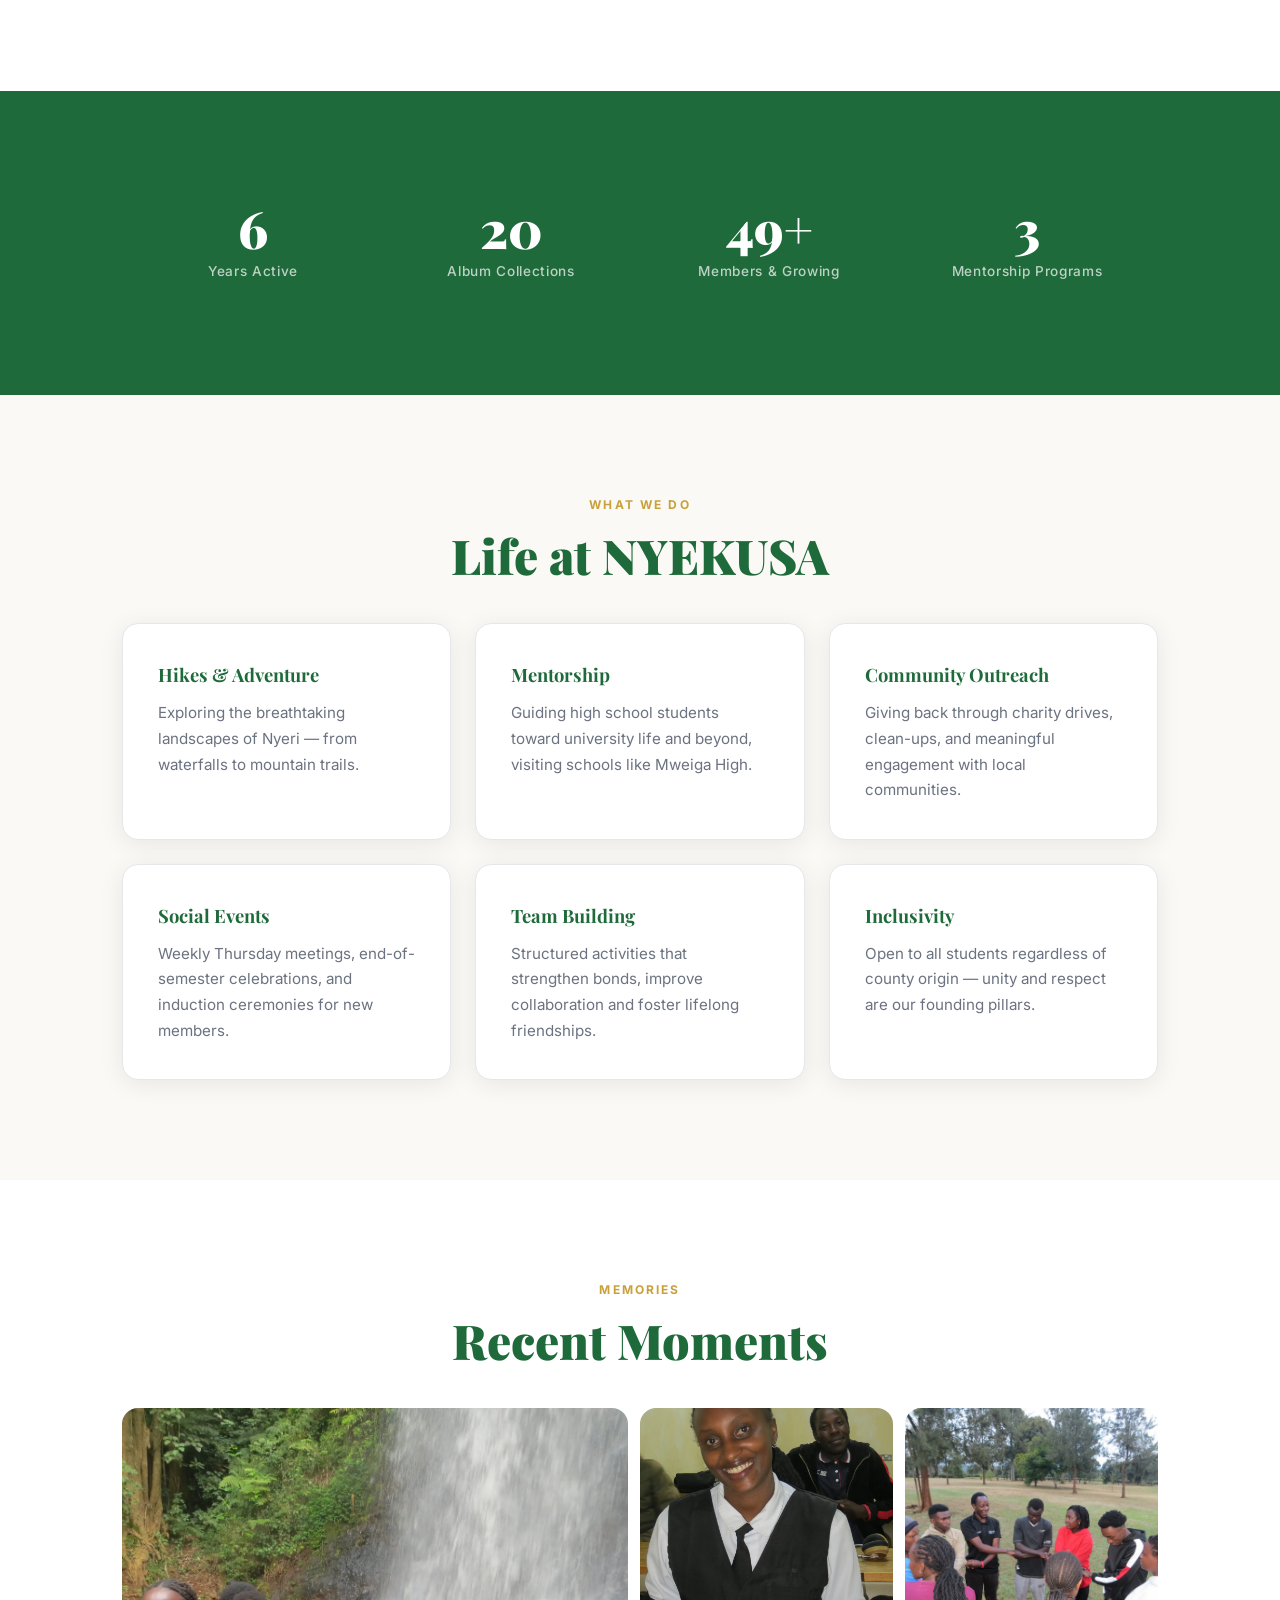
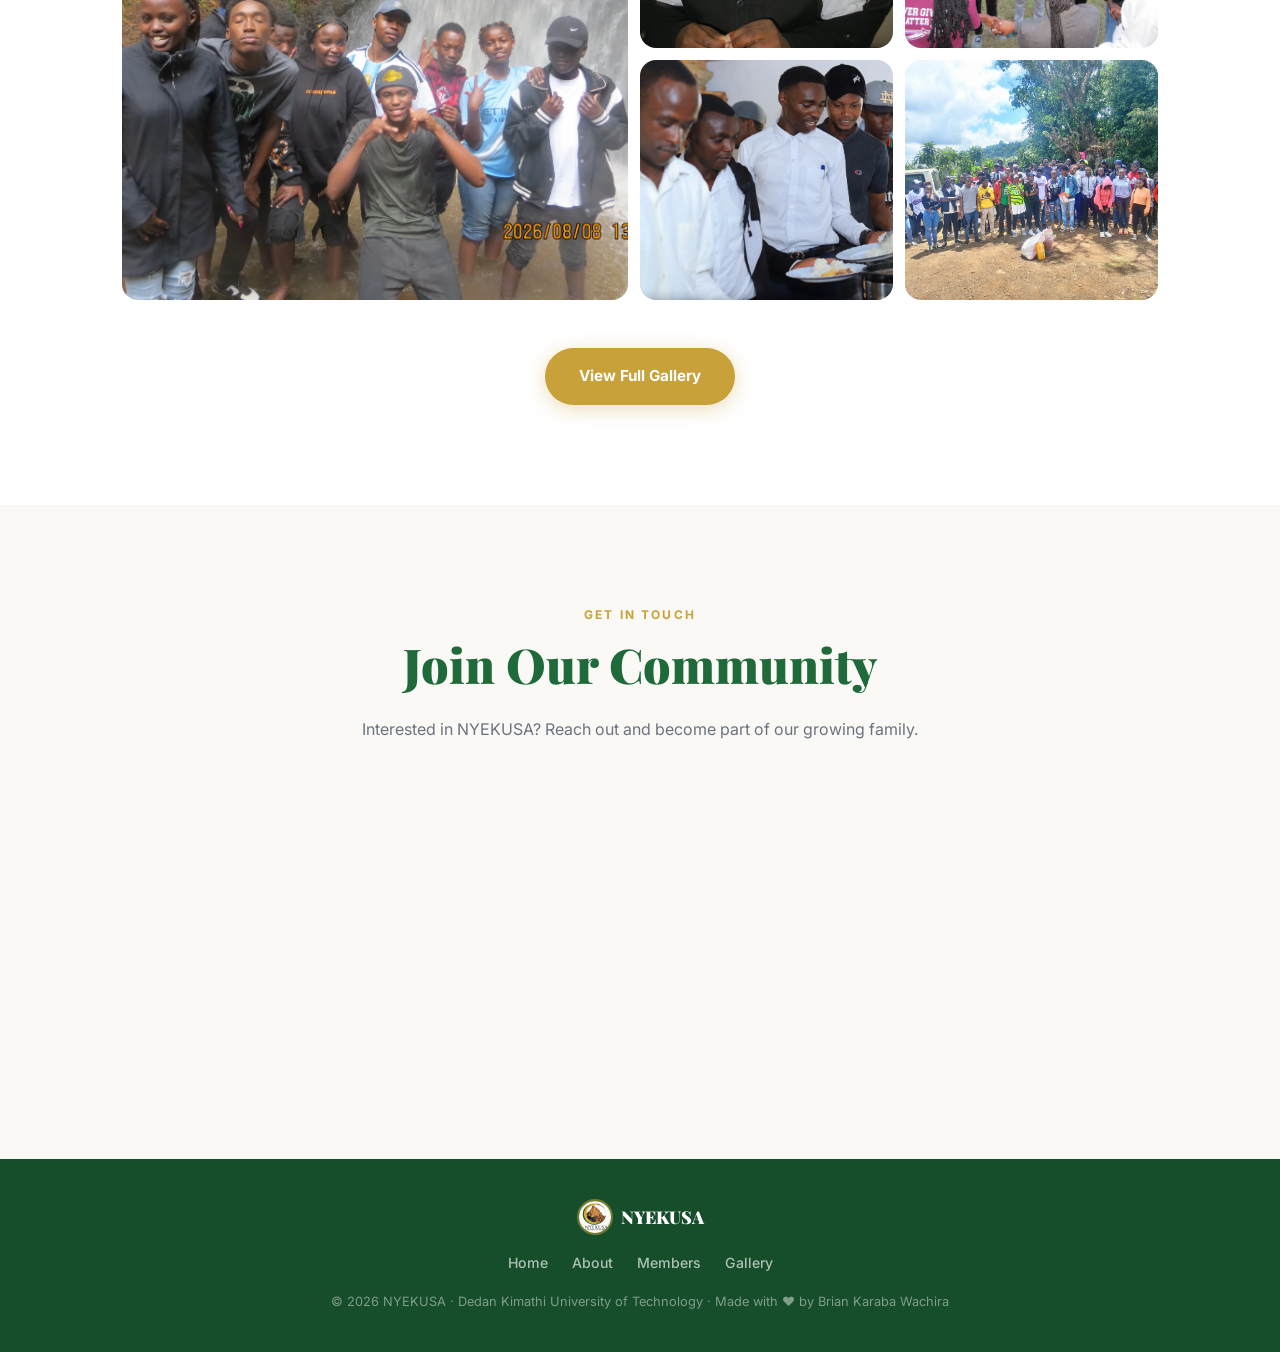
==== commit 0280e3a2: "Update index.html" ====
--- a/index.html
+++ b/index.html
@@ -156,7 +156,7 @@
     <div class="preview-grid">
       <a href="https://photos.app.goo.gl/sUTNPX1PPf9PRUpN6" target="_blank" class="preview-item large">
         <img src="images/albums/080820261.webp" alt="Wamagana Hike">
-        <div class="preview-overlay"><span>08 August 2026</span></div>
+        <div class="preview-overlay"><span>08/082026 Wamagana Hike</span></div>
       </a>
       <a href="https://photos.app.goo.gl/FXEwoHTjyseBU8r1A" target="_blank" class="preview-item">
         <img src="images/albums/02072026.webp" alt="June 4 Meeting">
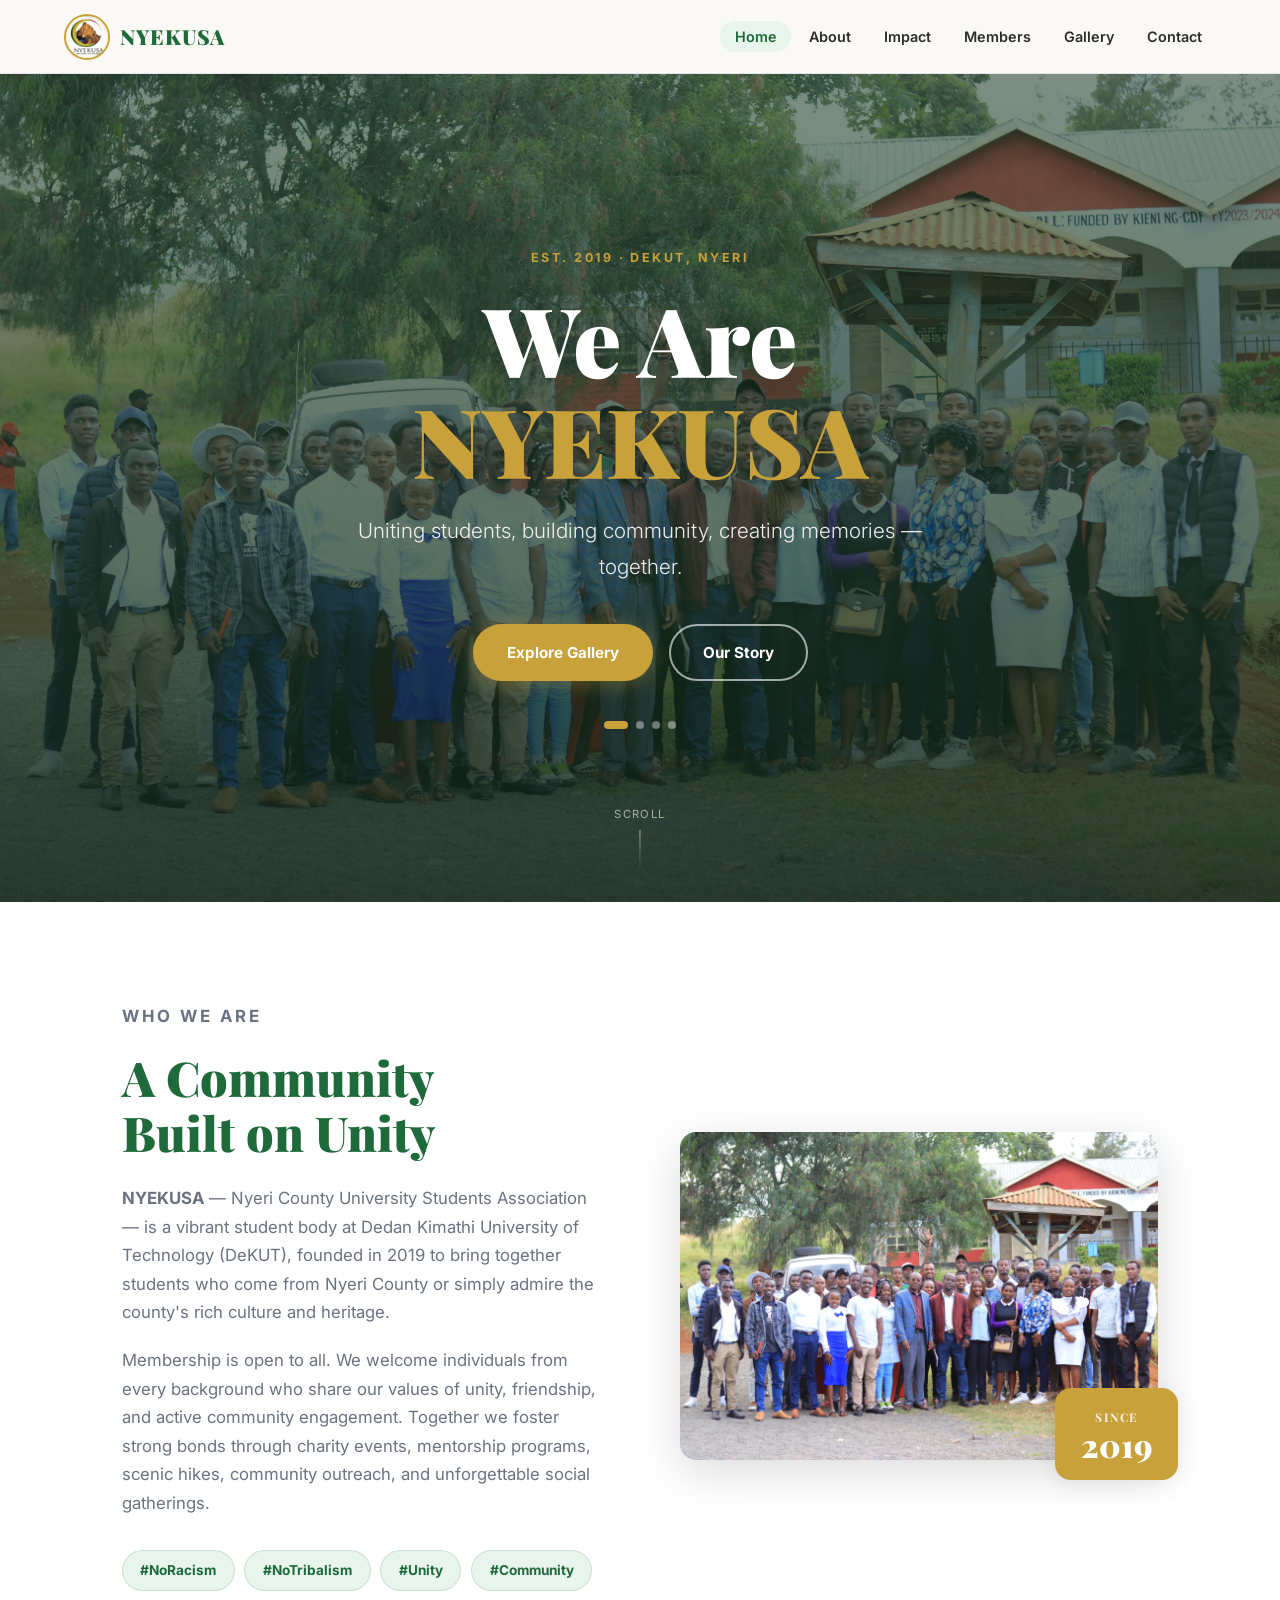
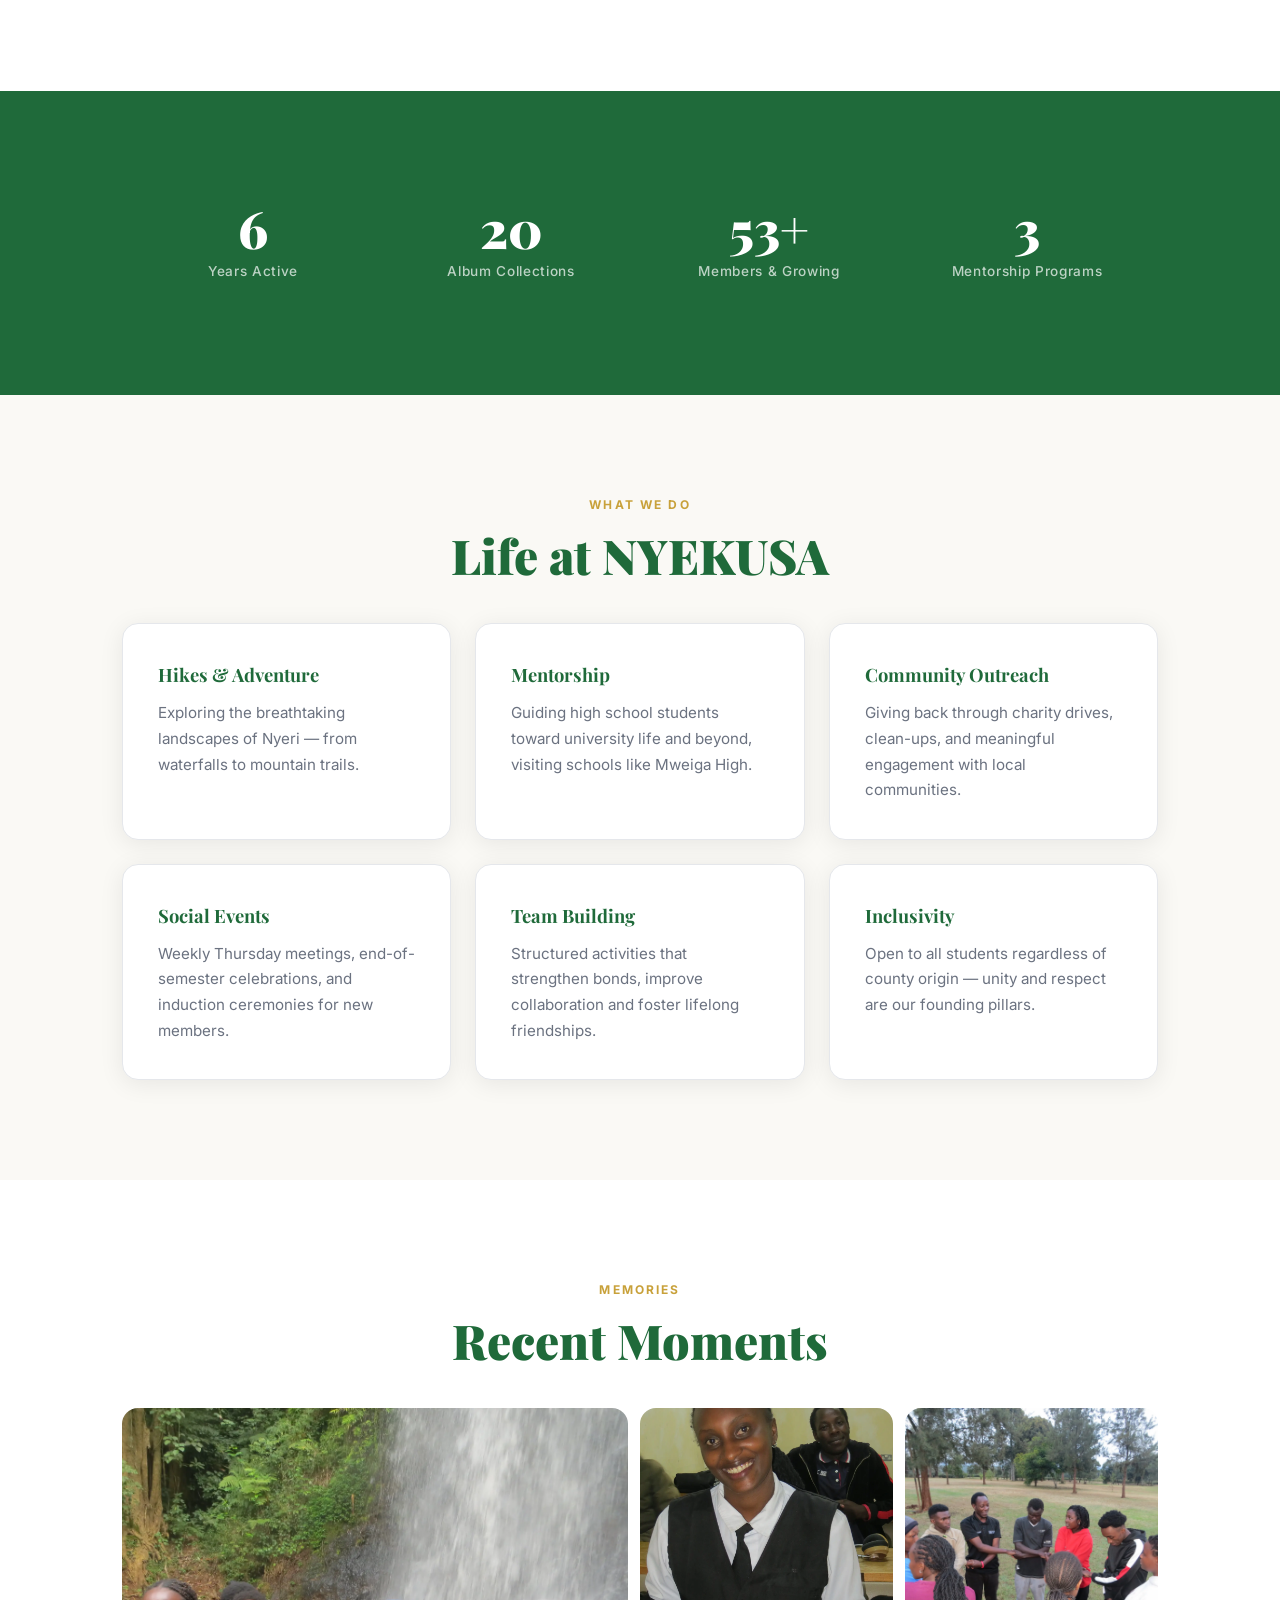
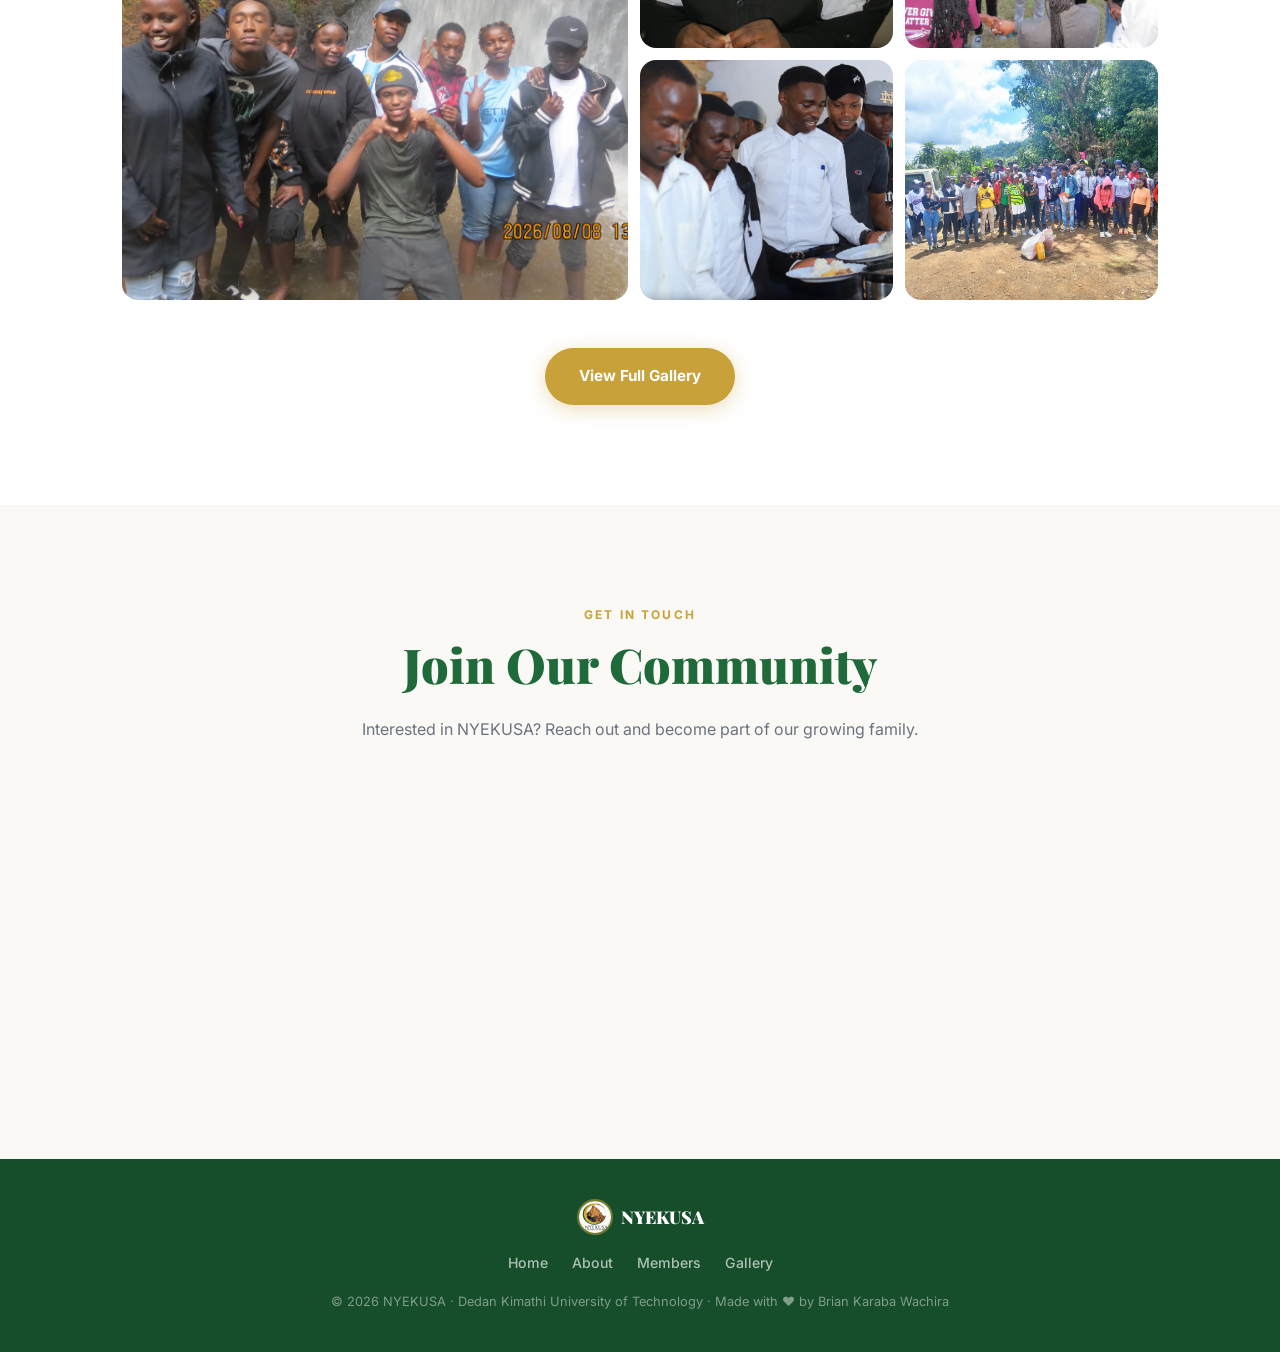
==== commit 1d7bbae6: "Add files via upload" ====
--- a/index.html
+++ b/index.html
@@ -5,6 +5,8 @@
   <meta name="viewport" content="width=device-width, initial-scale=1.0">
   <title>NYEKUSA</title>
   <meta name="description" content="NYEKUSA is a student association at Dedan Kimathi University of Technology uniting students from Nyeri County and beyond.">
+  <link rel="icon" type="image/jpeg" href="images/logo.jpg">
+  <link rel="apple-touch-icon" href="images/logo.jpg">
   <link rel="preconnect" href="https://fonts.googleapis.com">
   <link rel="preconnect" href="https://fonts.gstatic.com" crossorigin>
   <link href="https://fonts.googleapis.com/css2?family=Playfair+Display:wght@700;900&family=Inter:wght@300;400;500;600;700&display=swap" rel="stylesheet">
